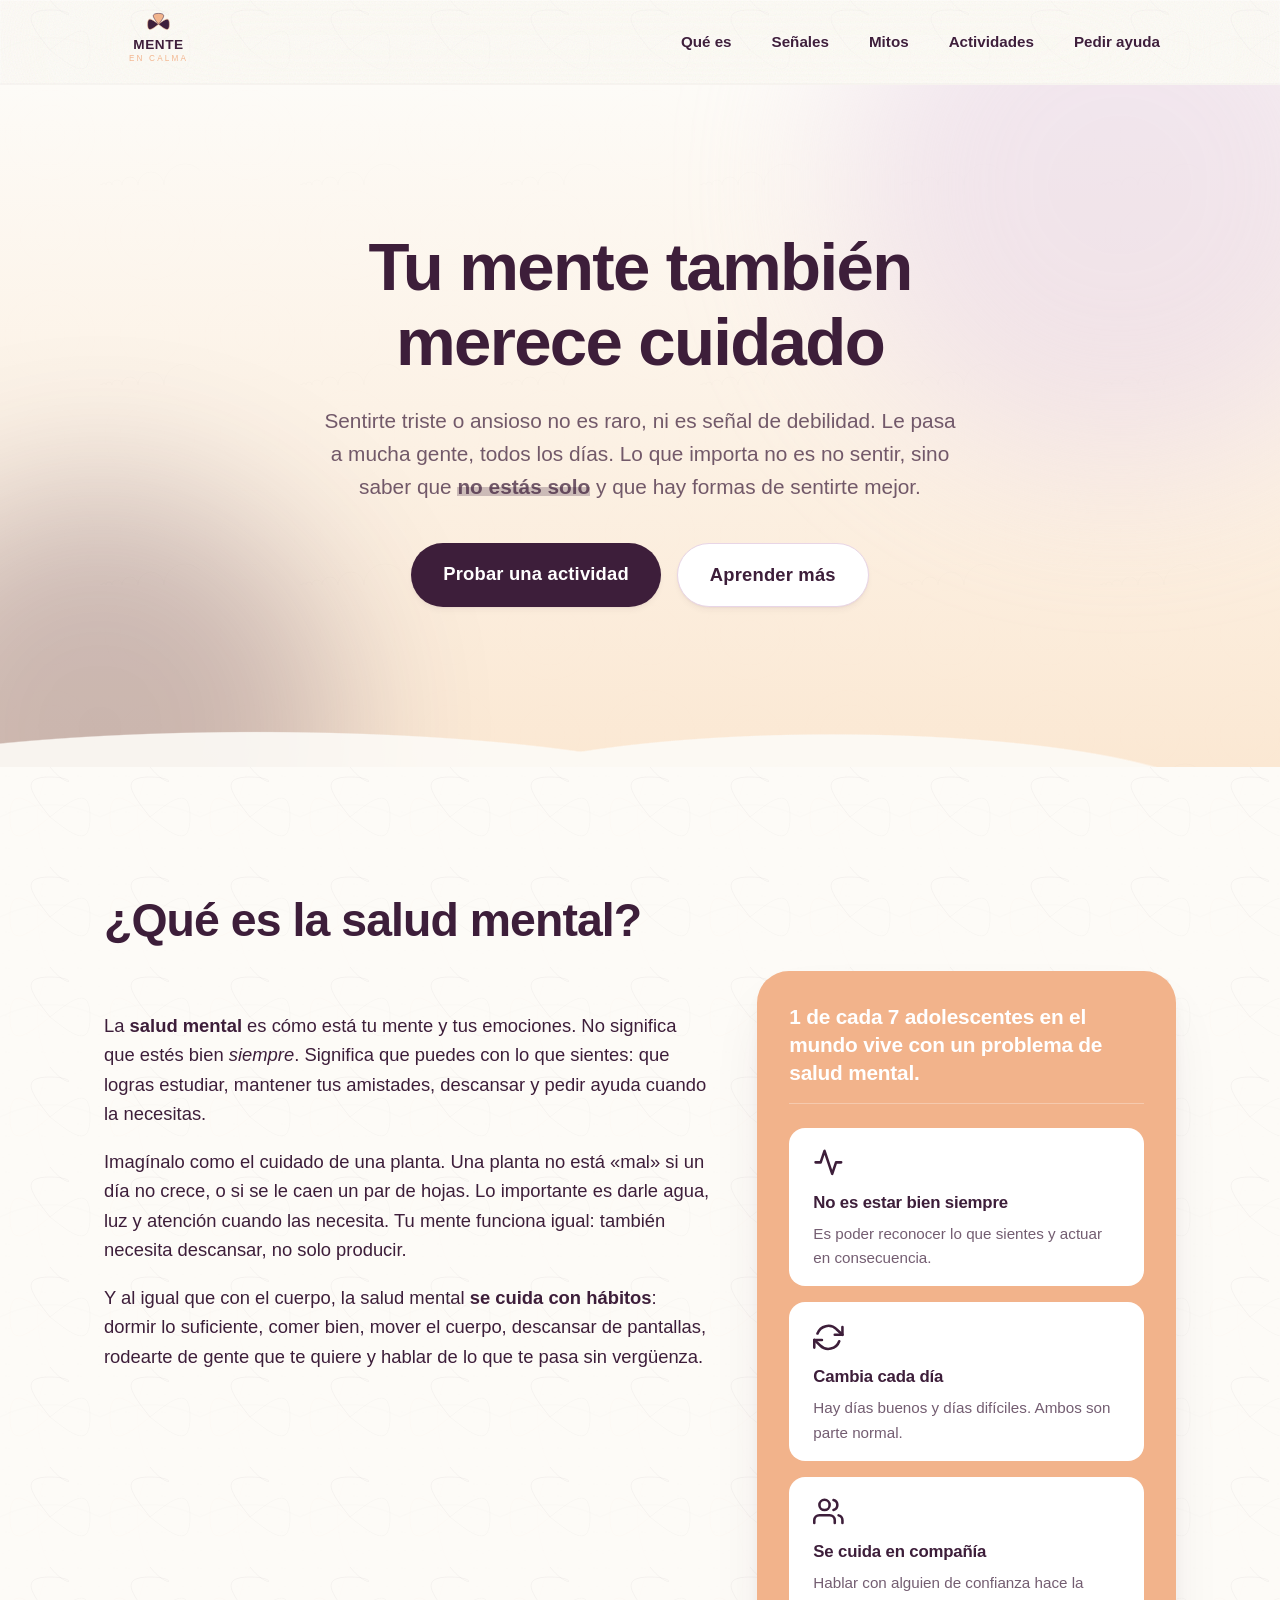
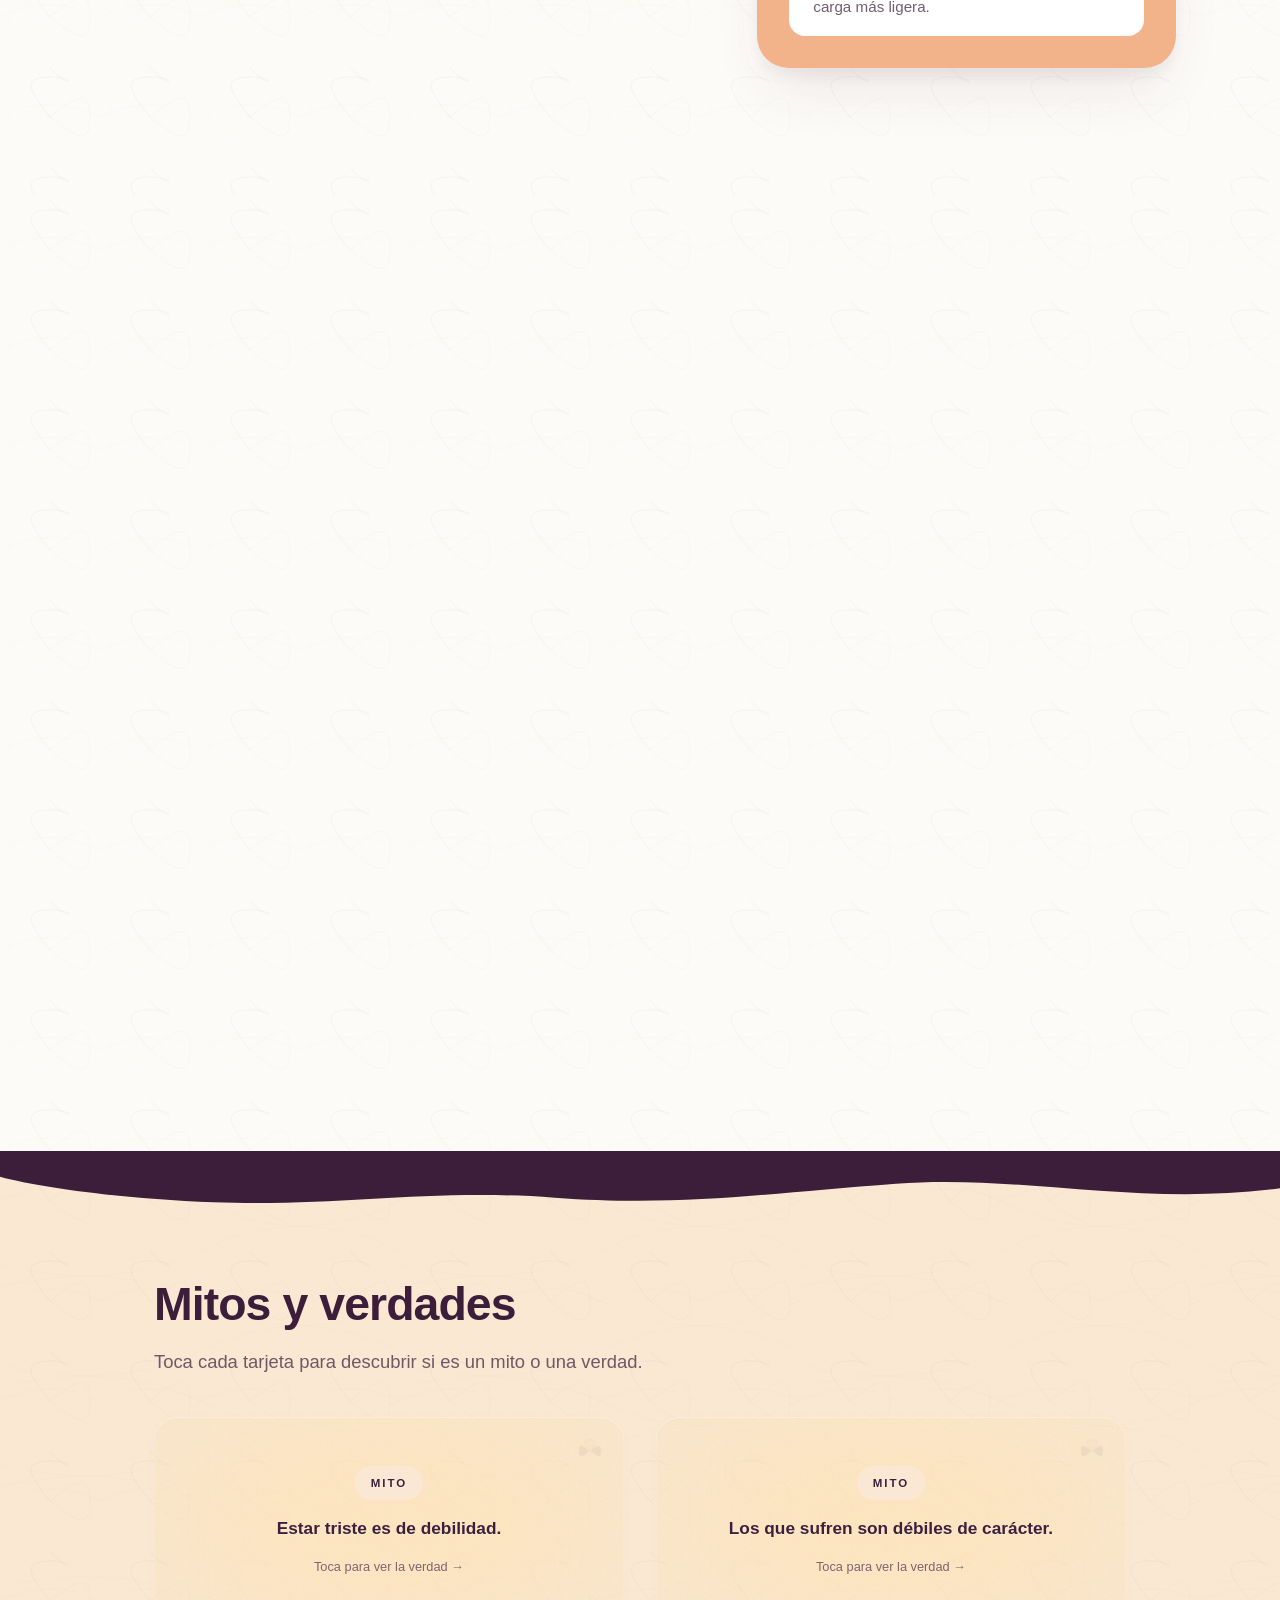
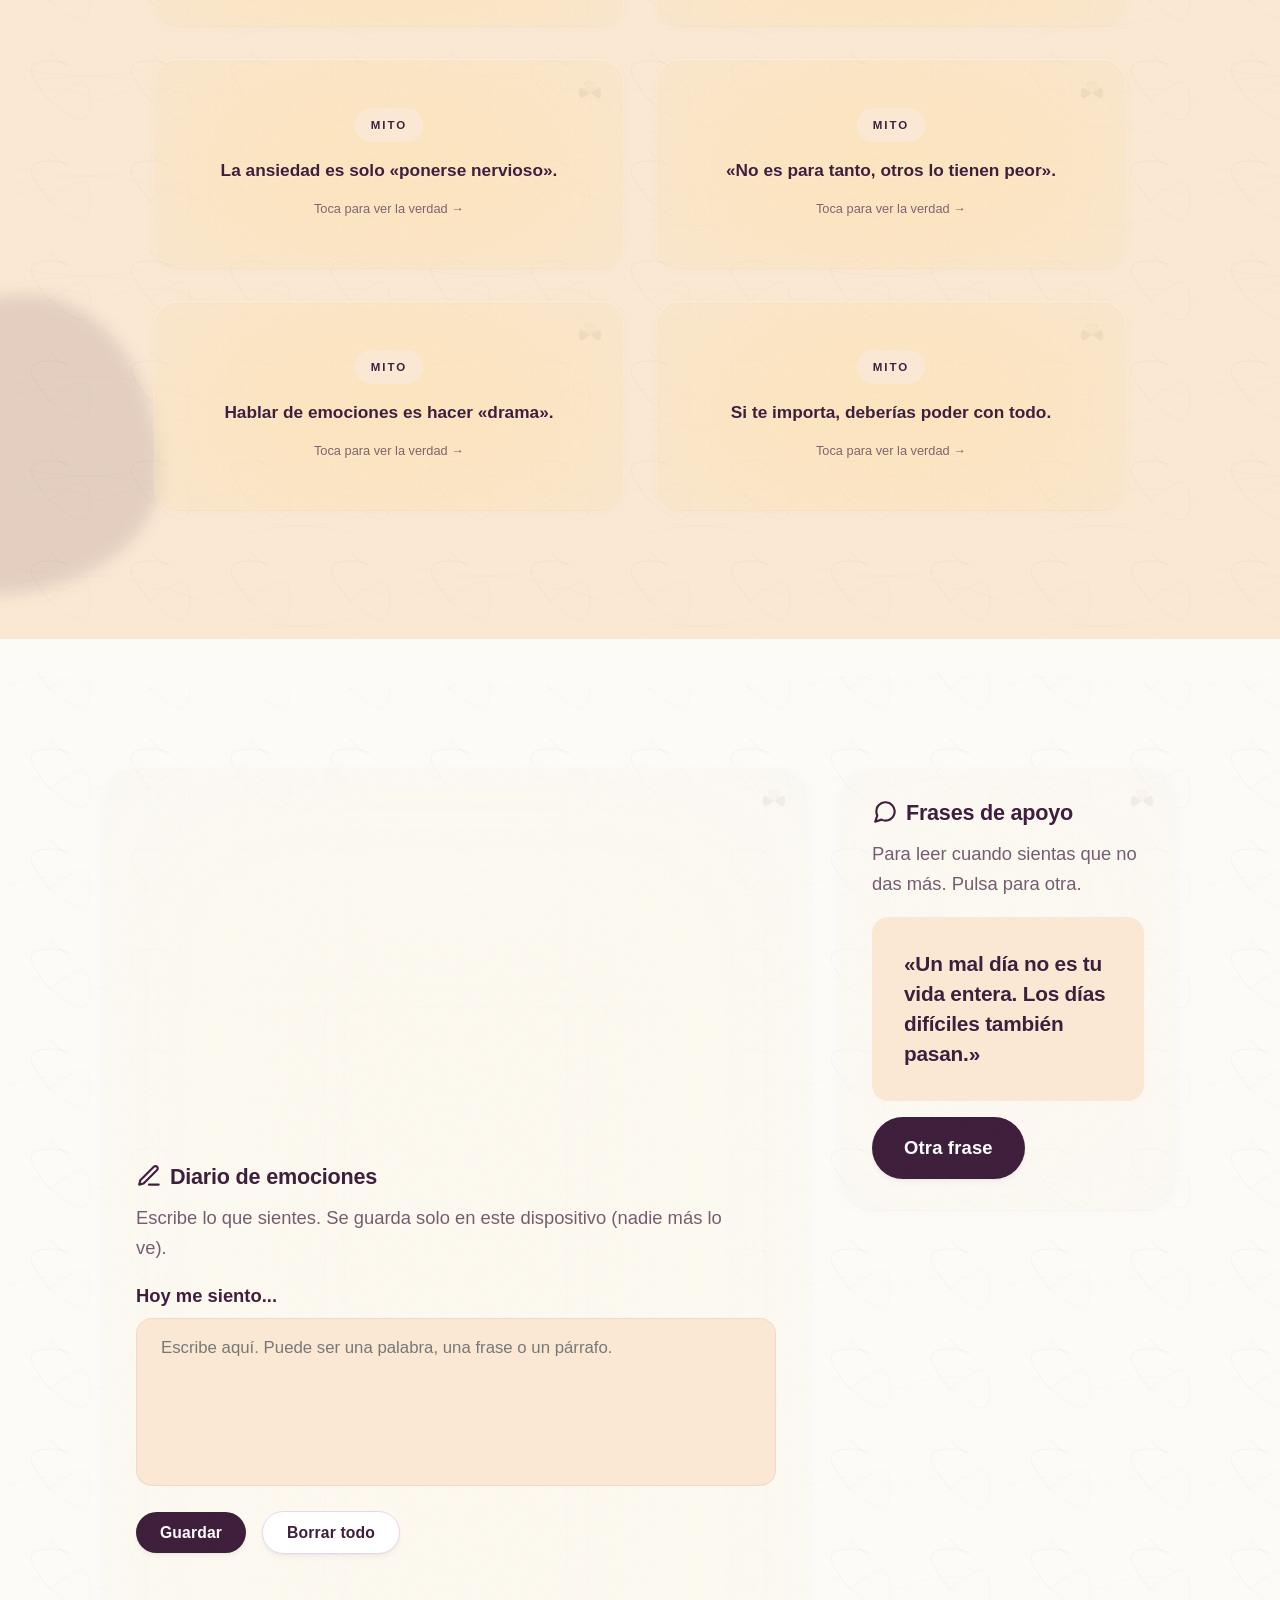
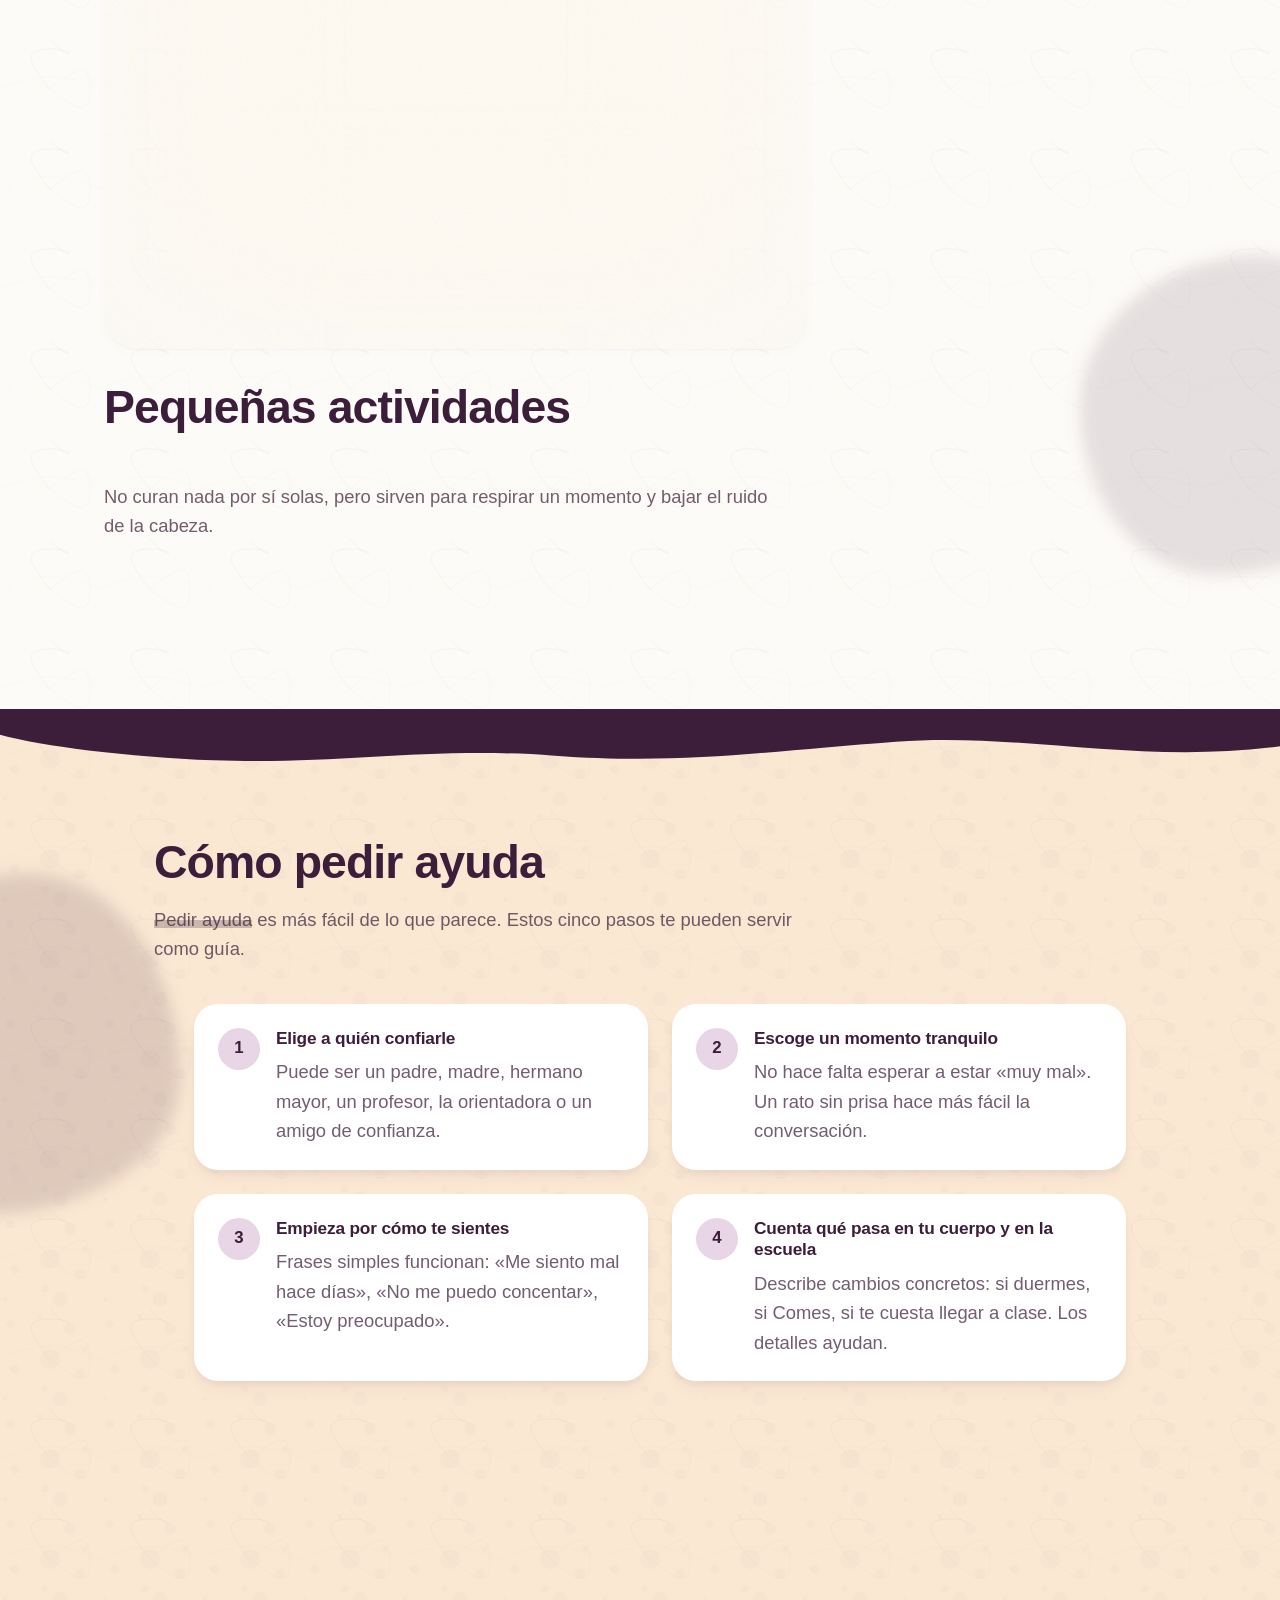
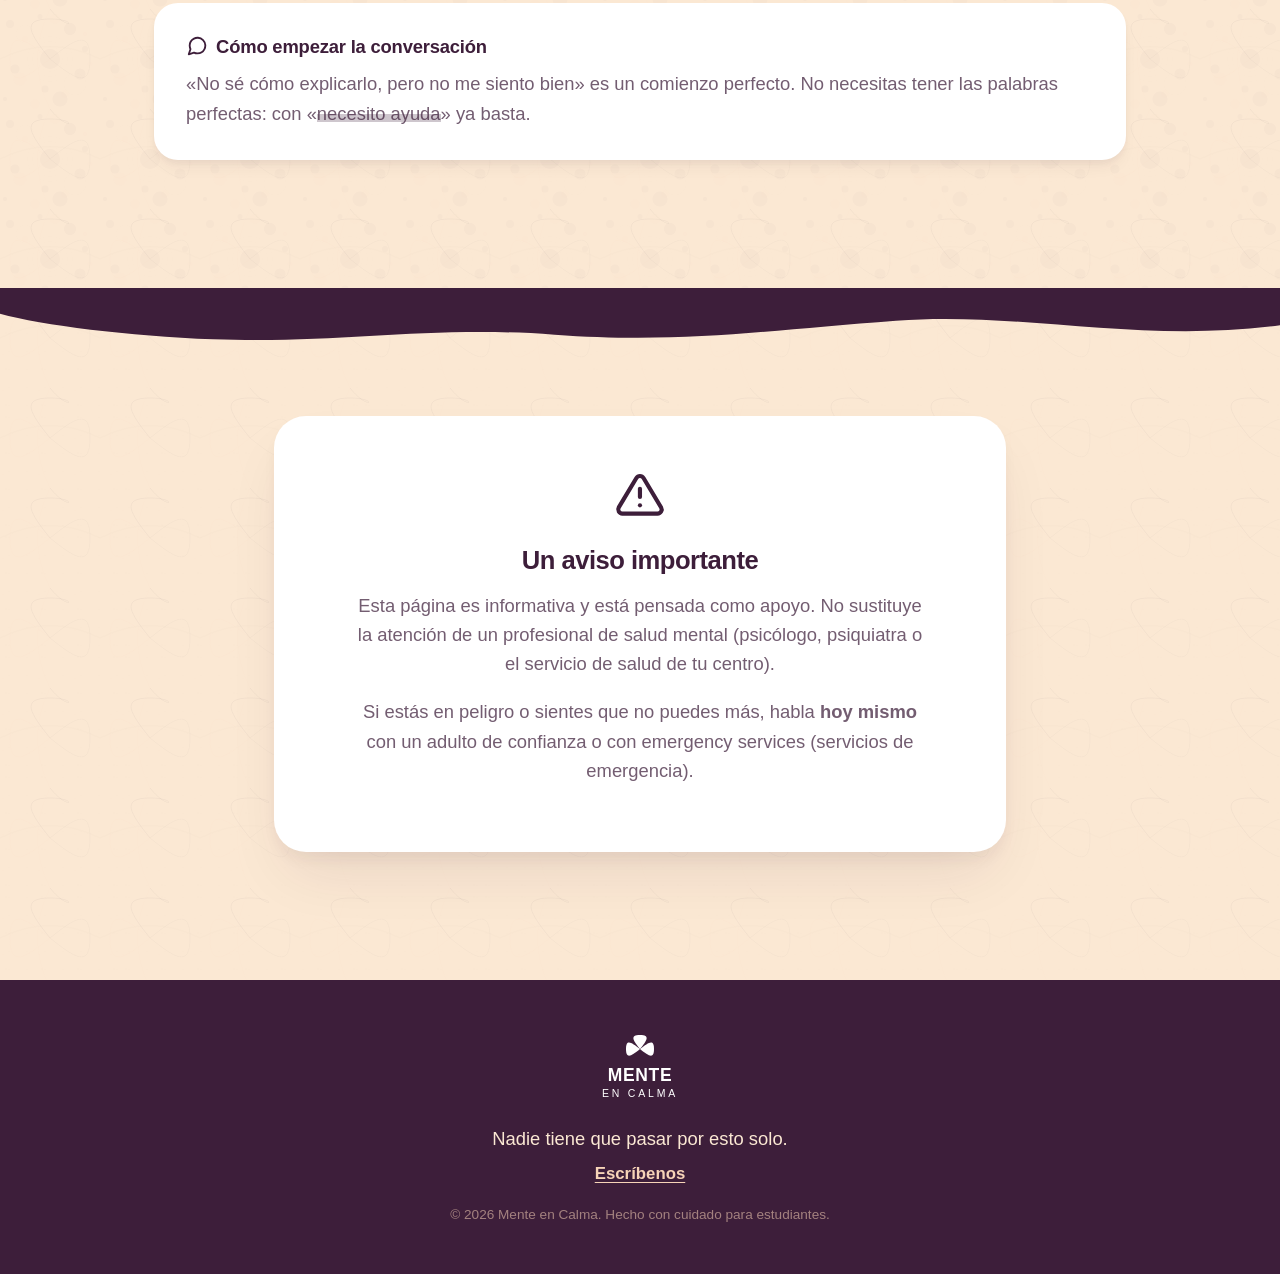
==== index.html @ 8e3a7ae5 "Primer commit de mi web mente en calma" ====
<!DOCTYPE html>
<html lang="es">
<head>
  <meta charset="UTF-8">
  <!-- Permite que la página se vea bien en celulares -->
  <meta name="viewport" content="width=device-width, initial-scale=1.0, viewport-fit=cover">
  <title>Mente en Calma — Salud mental para estudiantes</title>
  <meta name="description" content="Información clara y sin tecnicismos sobre salud mental para estudiantes de secundaria.">
  <meta name="theme-color" content="#3D1E3A">

  <!-- Favicon: isotipo (símbolo de la marca) -->
  <link rel="icon" type="image/svg+xml" href="assets/marca/isotipo.svg">
  <link rel="alternate icon" href="assets/favicon.svg">

  <!--
    PWA + integración nativa en móvil:
    - manifest: permite "instalar" la página como app con el fondo beige.
    - apple-touch-*: el isotipo sirve de icono en iOS.
  -->
  <link rel="manifest" href="manifest.json">
  <link rel="apple-touch-icon" href="assets/marca/isotipo.svg">
  <link rel="apple-touch-startup-image" href="assets/marca/isotipo.svg">
  <meta name="mobile-web-app-capable" content="yes">
  <meta name="apple-mobile-web-app-capable" content="yes">
  <meta name="apple-mobile-web-app-title" content="MenteCalma">
  <meta name="apple-mobile-web-app-status-bar-style" content="default">

  <!-- Preload de logos principales para carga más rápida -->
  <link rel="preload" as="image" type="image/svg+xml" href="assets/marca/imagotipo.svg">
  <link rel="preload" as="image" type="image/svg+xml" href="assets/marca/isologo.svg">

  <!--
    Tipografía: fuentes del sistema (-apple-system / SF Pro / Segoe UI),
    estilo Apple. No se descarga ninguna fuente externa: carga instantánea.
  -->
  <link rel="stylesheet" href="css/estilos.css">

  <!-- Etiquetas Open Graph: cómo se ve el enlace al compartirlo -->
  <meta property="og:title" content="Mente en Calma">
  <meta property="og:description" content="Información clara sobre salud mental para estudiantes de secundaria">
  <meta property="og:type" content="website">
  <!-- Imagen 1200x630: generada aparte al publicar; la ruta ya queda lista -->
  <meta property="og:image" content="assets/og-image.png">
  <meta property="og:image:width" content="1200">
  <meta property="og:image:height" content="630">
  <meta property="og:locale" content="es_NI">

  <!-- Twitter/X -->
  <meta name="twitter:card" content="summary">
</head>
<body>

  <!-- ==================== ENCABEZADO + MENÚ ==================== -->
  <header class="cabecera">
    <div class="cabecera__contenedor">

      <!-- Logo / nombre del sitio -->
      <a href="#inicio" class="marca">
        <img src="assets/marca/imagotipo.svg" alt="Mente en Calma" class="logo-imagen">
      </a>

      <!-- Botón hamburguesa: solo visible en móvil (lo controla el CSS) -->
      <button
        class="boton-menu"
        id="botonMenu"
        aria-label="Abrir menú de navegación"
        aria-expanded="false"
        aria-controls="menuNav">
        <span class="barra"></span>
        <span class="barra"></span>
        <span class="barra"></span>
      </button>

      <!-- Navegación por anclas a cada sección -->
      <nav class="menu" id="menuNav" aria-label="Navegación principal">
        <ul class="menu__lista">
          <li><a href="#que-es">Qué es</a></li>
          <li><a href="#senales">Señales</a></li>
          <li><a href="#mitos">Mitos</a></li>
          <li><a href="#actividades">Actividades</a></li>
          <li><a href="#ayuda">Pedir ayuda</a></li>
        </ul>
      </nav>

    </div>
  </header>

  <main>

    <!-- ==================== 1. HERO ==================== -->
    <section class="hero revelar" id="inicio">
      <div class="hero__contenedor">
        <h1 class="hero__titulo">Tu mente también merece cuidado</h1>
        <p class="hero__subtitulo">
          Sentirte triste o ansioso no es raro, ni es señal de debilidad.
          Le pasa a mucha gente, todos los días. Lo que importa no es no sentir,
          sino saber que <strong class="resaltado">no estás solo</strong> y que hay formas de
          sentirte mejor.
        </p>
        <div class="hero__botones">
          <a href="#actividades" class="boton boton--primario">Probar una actividad</a>
          <a href="#que-es" class="boton boton--secundario">Aprender más</a>
        </div>
      </div>
      <!-- Decoración: ondas suaves que evocan calma -->
      <div class="hero__ondas" aria-hidden="true"></div>
    </section>

    <!-- ==================== 2. QUÉ ES LA SALUD MENTAL ==================== -->
    <section class="seccion revelar" id="que-es">
      <div class="contenedor">
        <h2 class="seccion__titulo">¿Qué es la salud mental?</h2>

        <div class="bloque-texto">
          <p>
            La <strong>salud mental</strong> es cómo está tu mente y tus
            emociones. No significa que estés bien <em>siempre</em>. Significa
            que puedes con lo que sientes: que logras estudiar, mantener tus
            amistades, descansar y pedir ayuda cuando la necesitas.
          </p>
          <p>
            Imagínalo como el cuidado de una planta. Una planta no está
            «mal» si un día no crece, o si se le caen un par de hojas. Lo
            importante es darle agua, luz y atención cuando las necesita. Tu
            mente funciona igual: también necesita descansar, no solo producir.
          </p>
          <p>
            Y al igual que con el cuerpo, la salud mental <strong>se cuida con
            hábitos</strong>: dormir lo suficiente, comer bien, mover el cuerpo,
            descansar de pantallas, rodearte de gente que te quiere y hablar
            de lo que te pasa sin vergüenza.
          </p>
        </div>

        <!-- Tres ideas clave, en tarjetas cortas -->
        <div class="rejilla rejilla--3">
          <article class="tarjeta">
            <span class="tarjeta__emoji" aria-hidden="true">
              <!-- Icono reconocer (Feather "activity") -->
              <svg class="icono-titulo" viewBox="0 0 24 24"><polyline points="22 12 18 12 15 21 9 3 6 12 2 12"/></svg>
            </span>
            <h3>No es estar bien siempre</h3>
            <p>Es poder reconocer lo que sientes y actuar en consecuencia.</p>
          </article>
          <article class="tarjeta">
            <span class="tarjeta__emoji" aria-hidden="true">
              <!-- Icono: cambia cada día (Feather "refresh-cw") -->
              <svg class="icono-titulo" viewBox="0 0 24 24"><polyline points="23 4 23 10 17 10"/><polyline points="1 20 1 14 7 14"/><path d="M3.51 9a9 9 0 0 1 14.85-3.36L23 10M1 14l4.64 4.36A9 9 0 0 0 20.49 15"/></svg>
            </span>
            <h3>Cambia cada día</h3>
            <p>Hay días buenos y días difíciles. Ambos son parte normal.</p>
          </article>
          <article class="tarjeta">
            <span class="tarjeta__emoji" aria-hidden="true">
              <!-- Icono: compañía (Feather "users") -->
              <svg class="icono-titulo" viewBox="0 0 24 24"><path d="M17 21v-2a4 4 0 0 0-4-4H5a4 4 0 0 0-4 4v2"/><circle cx="9" cy="7" r="4"/><path d="M23 21v-2a4 4 0 0 0-3-3.87"/><path d="M16 3.13a4 4 0 0 1 0 7.75"/></svg>
            </span>
            <h3>Se cuida en compañía</h3>
            <p>Hablar con alguien de confianza hace la carga más ligera.</p>
          </article>
        </div>
      </div>
    </section>

    <!-- ==================== 3. SEÑALES DE ALERTA ==================== -->
    <section class="seccion seccion--beige revelar" id="senales">
      <div class="contenedor">
        <h2 class="seccion__titulo">Señales de alerta</h2>
        <p class="seccion__intro">
          No significan que pase algo «grave», pero sí que vale la pena
          prestar atención. Si ves varias y duran más de dos semanas,
          habla con alguien.
        </p>

        <div class="rejilla rejilla--2">
          <article class="tarjeta tarjeta--alerta revelar">
            <span class="tarjeta__icono" aria-hidden="true">
              <!-- Icono: cambios de ánimo (Feather "frown") -->
              <svg xmlns="http://www.w3.org/2000/svg" viewBox="0 0 24 24" fill="none" stroke="currentColor" stroke-width="1.75" stroke-linecap="round" stroke-linejoin="round"><circle cx="12" cy="12" r="10"/><path d="M16 16s-1.5-2-4-2-4 2-4 2"/><line x1="9" y1="9" x2="9.01" y2="9"/><line x1="15" y1="9" x2="15.01" y2="9"/></svg>
            </span>
            <h3>Cambios de ánimo constantes</h3>
            <p>Vas de muy molesto a muy feliz sin una razón clara.</p>
          </article>

          <article class="tarjeta tarjeta--alerta revelar">
            <span class="tarjeta__icono" aria-hidden="true">
              <!-- Icono: sueño alterado (Feather "moon") -->
              <svg xmlns="http://www.w3.org/2000/svg" viewBox="0 0 24 24" fill="none" stroke="currentColor" stroke-width="1.75" stroke-linecap="round" stroke-linejoin="round"><path d="M21 12.79A9 9 0 1 1 11.21 3 7 7 0 0 0 21 12.79z"/></svg>
            </span>
            <h3>Sueño muy alterado</h3>
            <p>Te cuesta dormirte, te despiertas mucho o quieres dormir todo el día.</p>
          </article>

          <article class="tarjeta tarjeta--alerta revelar">
            <span class="tarjeta__icono" aria-hidden="true">
              <!-- Icono: rendimiento a la baja (Feather "trending-down") -->
              <svg xmlns="http://www.w3.org/2000/svg" viewBox="0 0 24 24" fill="none" stroke="currentColor" stroke-width="1.75" stroke-linecap="round" stroke-linejoin="round"><polyline points="23 18 13.5 8.5 8.5 13.5 1 6"/><polyline points="17 18 23 18 23 12"/></svg>
            </span>
            <h3>Se te cae el rendimiento</h3>
            <p>Notas, tareas o asistencia bajan sin que te importe antes.</p>
          </article>

          <article class="tarjeta tarjeta--alerta revelar">
            <span class="tarjeta__icono" aria-hidden="true">
              <!-- Icono: aislamiento (Feather "user-x") -->
              <svg xmlns="http://www.w3.org/2000/svg" viewBox="0 0 24 24" fill="none" stroke="currentColor" stroke-width="1.75" stroke-linecap="round" stroke-linejoin="round"><path d="M16 21v-2a4 4 0 0 0-4-4H5a4 4 0 0 0-4 4v2"/><circle cx="8.5" cy="7" r="4"/><line x1="18" y1="8" x2="23" y2="13"/><line x1="23" y1="8" x2="18" y2="13"/></svg>
            </span>
            <h3>Te aíslas</h3>
            <p>Dejas de salir, ya no quieres ver a tus amigos ni contestar mensajes.</p>
          </article>

          <article class="tarjeta tarjeta--alerta revelar">
            <span class="tarjeta__icono" aria-hidden="true">
              <!-- Icono: cambios en el apetito (Feather "coffee") -->
              <svg xmlns="http://www.w3.org/2000/svg" viewBox="0 0 24 24" fill="none" stroke="currentColor" stroke-width="1.75" stroke-linecap="round" stroke-linejoin="round"><path d="M18 8h1a4 4 0 0 1 0 8h-1"/><path d="M2 8h16v9a4 4 0 0 1-4 4H6a4 4 0 0 1-4-4V8z"/><line x1="6" y1="1" x2="6" y2="4"/><line x1="10" y1="1" x2="10" y2="4"/><line x1="14" y1="1" x2="14" y2="4"/></svg>
            </span>
            <h3>Cambios en el apetito</h3>
            <p>Comes mucho más de lo normal o nada te apetece comer.</p>
          </article>

          <article class="tarjeta tarjeta--alerta revelar">
            <span class="tarjeta__icono" aria-hidden="true">
              <!-- Icono: pensamientos pesados (Feather "help-circle") -->
              <svg xmlns="http://www.w3.org/2000/svg" viewBox="0 0 24 24" fill="none" stroke="currentColor" stroke-width="1.75" stroke-linecap="round" stroke-linejoin="round"><circle cx="12" cy="12" r="10"/><path d="M9.09 9a3 3 0 0 1 5.83 1c0 2-3 3-3 3"/><line x1="12" y1="17" x2="12.01" y2="17"/></svg>
            </span>
            <h3>Pensamientos muy pesados</h3>
            <p>Te preocupan cosas todo el tiempo o te sientes sin salida.</p>
          </article>
        </div>
      </div>
    </section>

    <!-- ==================== 4. MITOS Y VERDADES ==================== -->
    <section class="seccion revelar" id="mitos">
      <div class="contenedor">
        <h2 class="seccion__titulo">Mitos y verdades</h2>
        <p class="seccion__intro">
          Toca cada tarjeta para descubrir si es un mito o una verdad.
        </p>

        <div class="rejilla rejilla--3" id="contenedorMitos">
          <!--
            Cada tarjeta tiene dos caras: la frontal (el mito) y la trasera
            (la realidad). El giro se hace con rotateY en CSS; el clic y la
            tecla Enter/ Espacio los gestiona menu.js.
          -->
          <div class="volteable revelar" tabindex="0" role="button" aria-label="Mito: estar triste es debilidad">
            <div class="volteable__interior">
              <div class="volteable__cara volteable__cara--frente">
                <span class="volteable__etiqueta">MITO</span>
                <p>Estar triste es de debilidad.</p>
                <span class="volteable__pista">Toca para ver la verdad →</span>
              </div>
              <div class="volteable__cara volteable__cara--atras">
                <span class="volteable__etiqueta">VERDAD</span>
                <p>Sentir emociones, incluso la tristeza, es humano. Lo peligroso es esconderlas.</p>
                <span class="volteable__pista">← Toca para volver</span>
              </div>
            </div>
          </div>

          <div class="volteable revelar" tabindex="0" role="button" aria-label="Mito: los que sufren son débiles de carácter">
            <div class="volteable__interior">
              <div class="volteable__cara volteable__cara--frente">
                <span class="volteable__etiqueta">MITO</span>
                <p>Los que sufren son débiles de carácter.</p>
                <span class="volteable__pista">Toca para ver la verdad →</span>
              </div>
              <div class="volteable__cara volteable__cara--atras">
                <span class="volteable__etiqueta">VERDAD</span>
                <p>Pedir ayuda es lo más valiente que puedes hacer. No te vuelve débil, te vuelve consciente.</p>
                <span class="volteable__pista">← Toca para volver</span>
              </div>
            </div>
          </div>

          <div class="volteable revelar" tabindex="0" role="button" aria-label="Mito: la ansiedad es solo imaginação">
            <div class="volteable__interior">
              <div class="volteable__cara volteable__cara--frente">
                <span class="volteable__etiqueta">MITO</span>
                <p>La ansiedad es solo «ponerse nervioso».</p>
                <span class="volteable__pista">Toca para ver la verdad →</span>
              </div>
              <div class="volteable__cara volteable__cara--atras">
                <span class="volteable__etiqueta">VERDAD</span>
                <p>Es una sensación real en el cuerpo. Merece atención, no burla.</p>
                <span class="volteable__pista">← Toca para volver</span>
              </div>
            </div>
          </div>

          <div class="volteable revelar" tabindex="0" role="button" aria-label="Mito: no hay que|Verdura con azúcar">
            <div class="volteable__interior">
              <div class="volteable__cara volteable__cara--frente">
                <span class="volteable__etiqueta">MITO</span>
                <p>«No es para tanto, otros lo tienen peor».</p>
                <span class="volteable__pista">Toca para ver la verdad →</span>
              </div>
              <div class="volteable__cara volteable__cara--atras">
                <span class="volteable__etiqueta">VERDAD</span>
                <p>Que tu malaise no sea el peor no lo hace menos válido. Tu dolor también cuenta.</p>
                <span class="volteable__pista">← Toca para volver</span>
              </div>
            </div>
          </div>

          <div class="volteable revelar" tabindex="0" role="button" aria-label="Mito: hablar de emociones es drama">
            <div class="volteable__interior">
              <div class="volteable__cara volteable__cara--frente">
                <span class="volteable__etiqueta">MITO</span>
                <p>Hablar de emociones es hacer «drama».</p>
                <span class="volteable__pista">Toca para ver la verdad →</span>
              </div>
              <div class="volteable__cara volteable__cara--atras">
                <span class="volteable__etiqueta">VERDAD</span>
                <p>Poner en palabras lo que sientes ayuda a la mente a ordenarse.</p>
                <span class="volteable__pista">← Toca para volver</span>
              </div>
            </div>
          </div>

          <div class="volteable revelar" tabindex="0" role="button" aria-label="Mito: si te importa, deberías poder con todo">
            <div class="volteable__interior">
              <div class="volteable__cara volteable__cara--frente">
                <span class="volteable__etiqueta">MITO</span>
                <p>Si te importa, deberías poder con todo.</p>
                <span class="volteable__pista">Toca para ver la verdad →</span>
              </div>
              <div class="volteable__cara volteable__cara--atras">
                <span class="volteable__etiqueta">VERDAD</span>
                <p>Cuidarte también es una forma de querer a los proyectos y a las personas que te importan.</p>
                <span class="volteable__pista">← Toca para volver</span>
              </div>
            </div>
          </div>
        </div>
      </div>
    </section>

    <!-- ==================== 5. ACTIVIDADES ==================== -->
    <section class="seccion seccion--menta revelar" id="actividades">
      <div class="contenedor">
        <h2 class="seccion__titulo">Pequeñas actividades</h2>
        <p class="seccion__intro">
          No curan nada por sí solas, pero sirven para respirar un momento
          y bajar el ruido de la cabeza.
        </p>

        <!-- --- 5.1 Diario de emociones --- -->
        <article class="actividad revelar">
          <h3 class="actividad__titulo">
            <svg class="icono-titulo" aria-hidden="true" viewBox="0 0 24 24">
              <!-- Icono: escribir (Feather "edit-3") -->
              <path d="M12 20h9"/><path d="M16.5 3.5a2.121 2.121 0 0 1 3 3L7 19l-4 1 1-4L16.5 3.5z"/>
            </svg>Diario de emociones
          </h3>
          <p class="actividad__desc">
            Escribe lo que sientes. Se guarda solo en este dispositivo
            (nadie más lo ve).
          </p>

          <div class="diario">
            <label class="diario__etiqueta" for="areaDiario">Hoy me siento...</label>
            <textarea
              id="areaDiario"
              class="diario__area"
              placeholder="Escribe aquí. Puede ser una palabra, una frase o un párrafo."
              rows="5"></textarea>

            <div class="diario__acciones">
              <button class="boton boton--primario" id="botonGuardar">Guardar</button>
              <button class="boton boton--secundario" id="botonBorrar">Borrar todo</button>
              <span class="diario__estado" id="estadoDiario" role="status"></span>
            </div>
          </div>
        </article>

        <!-- --- 5.3 Frases de apoyo --- -->
        <article class="actividad revelar">
          <h3 class="actividad__titulo">
            <svg class="icono-titulo" aria-hidden="true" viewBox="0 0 24 24">
              <!-- Icono: apoyo con palabras (Feather "message-circle") -->
              <path d="M21 11.5a8.38 8.38 0 0 1-.9 3.8 8.5 8.5 0 0 1-7.6 4.7 8.38 8.38 0 0 1-3.8-.9L3 21l1.9-5.7a8.38 8.38 0 0 1-.9-3.8 8.5 8.5 0 0 1 4.7-7.6 8.38 8.38 0 0 1 3.8-.9h.5a8.48 8.48 0 0 1 8 8v.5z"/>
            </svg>Frases de apoyo
          </h3>
          <p class="actividad__desc">
            Para leer cuando sientas que no das más. Pulsa para otra.
          </p>

          <div class="frases">
            <blockquote class="frases__texto" id="textoFrase">
              Cargando frase...
            </blockquote>
            <button class="boton boton--primario" id="botonFrase">Otra frase</button>
          </div>
        </article>

        <!-- --- 5.4 Quiz --- -->
        <article class="actividad revelar">
          <h3 class="actividad__titulo">
            <svg class="icono-titulo" aria-hidden="true" viewBox="0 0 24 24">
              <!-- Icono: dudas (Feather "help-circle") -->
              <circle cx="12" cy="12" r="10"/><path d="M9.09 9a3 3 0 0 1 5.83 1c0 2-3 3-3 3"/><line x1="12" y1="17" x2="12.01" y2="17"/>
            </svg>¿Cuánto sabes?
          </h3>
          <p class="actividad__desc">
            Cinco preguntas rápidas. No hay calificación, solo para saber
            qué mitos siguen dando vueltas.
          </p>

          <!-- Contenedor del quiz: JavaScript dibuja aquí las preguntas -->
          <div class="quiz" id="quiz">
            <div class="quiz__barra">
              <span id="quizProgreso">Pregunta 1 de 5</span>
            </div>

            <div id="quizCuerpo">
              <!-- El contenido lo inyecta quiz.js -->
            </div>

            <!-- Resultado final, oculto hasta terminar -->
            <div class="quiz__resultado" id="quizResultado" hidden>
              <p class="quiz__puntaje" id="quizPuntaje"></p>
              <p class="quiz__mensaje" id="quizMensaje"></p>
              <button class="boton boton--primario" id="botonReiniciar">Volver a empezar</button>
            </div>
          </div>
        </article>
      </div>
    </section>

    <!-- ==================== 6. CÓMO PEDIR AYUDA ==================== -->
    <section class="seccion seccion--beige revelar" id="ayuda">
      <div class="contenedor">
        <h2 class="seccion__titulo">Cómo pedir ayuda</h2>
        <p class="seccion__intro">
          <span class="resaltado">Pedir ayuda</span> es más fácil de lo que parece. Estos cinco pasos te
          pueden servir como guía.
        </p>

        <ol class="pasos">
          <li class="paso revelar">
            <span class="paso__numero" aria-hidden="true">1</span>
            <div>
              <h3>Elige a quién confiarle</h3>
              <p>Puede ser un padre, madre, hermano mayor, un profesor, la orientadora o un amigo de confianza.</p>
            </div>
          </li>

          <li class="paso revelar">
            <span class="paso__numero" aria-hidden="true">2</span>
            <div>
              <h3>Escoge un momento tranquilo</h3>
              <p>No hace falta esperar a estar «muy mal». Un rato sin prisa hace más fácil la conversación.</p>
            </div>
          </li>

          <li class="paso revelar">
            <span class="paso__numero" aria-hidden="true">3</span>
            <div>
              <h3>Empieza por cómo te sientes</h3>
              <p>Frases simples funcionan: «Me siento mal hace días», «No me puedo concentar», «Estoy preocupado».</p>
            </div>
          </li>

          <li class="paso revelar">
            <span class="paso__numero" aria-hidden="true">4</span>
            <div>
              <h3>Cuenta qué pasa en tu cuerpo y en la escuela</h3>
              <p>Describe cambios concretos: si duermes, si Comes, si te cuesta llegar a clase. Los detalles ayudan.</p>
            </div>
          </li>

          <li class="paso revelar">
            <span class="paso__numero" aria-hidden="true">5</span>
            <div>
              <h3>Pide algo concreto</h3>
              <p>Pedir no es solo contar: puedes decir «¿me ayudas a buscar a quién puedo hablar?» o «¿me acompañas?».</p>
            </div>
          </li>
        </ol>

        <div class="consejo">
          <h3>
            <svg class="icono-titulo" aria-hidden="true" viewBox="0 0 24 24">
              <!-- Icono: conversación (Feather "message-circle") -->
              <path d="M21 11.5a8.38 8.38 0 0 1-.9 3.8 8.5 8.5 0 0 1-7.6 4.7 8.38 8.38 0 0 1-3.8-.9L3 21l1.9-5.7a8.38 8.38 0 0 1-.9-3.8 8.5 8.5 0 0 1 4.7-7.6 8.38 8.38 0 0 1 3.8-.9h.5a8.48 8.48 0 0 1 8 8v.5z"/>
            </svg>Cómo empezar la conversación
          </h3>
          <p>
            «No sé cómo explicarlo, pero no me siento bien» es un comienzo
            perfecto. No necesitas tener las palabras perfectas: con
            «<span class="resaltado">necesito ayuda</span>» ya basta.
          </p>
        </div>
      </div>
    </section>

    <!-- ==================== 7. AVISO FINAL ==================== -->
    <section class="seccion seccion--aviso revelar" id="aviso">
      <div class="contenedor contenedor--corto">
        <div class="aviso">
          <span class="aviso__icono" aria-hidden="true">
            <!-- Icono: aviso (Feather "alert-triangle"; hereda el color del texto) -->
            <svg class="icono-titulo" viewBox="0 0 24 24"><path d="M10.29 3.86L1.82 18a2 2 0 0 0 1.71 3h16.94a2 2 0 0 0 1.71-3L13.71 3.86a2 2 0 0 0-3.42 0z"/><line x1="12" y1="9" x2="12" y2="13"/><line x1="12" y1="17" x2="12.01" y2="17"/></svg>
          </span>
          <h2 class="aviso__titulo">Un aviso importante</h2>
          <p>
            Esta página es informativa y está pensada como apoyo. No
            sustituye la atención de un profesional de salud mental
            (psicólogo, psiquiatra o el servicio de salud de tu centro).
          </p>
          <p>
            Si estás en peligro o sientes que no puedes más, habla
            <strong>hoy mismo</strong> con un adulto de confianza o con
            emergency services (servicios de emergencia).
          </p>
        </div>
      </div>
    </section>

  </main>

  <!-- ==================== 8. FOOTER ==================== -->
  <footer class="pie">
    <div class="contenedor">
      <!-- Nombre del proyecto -->
      <p class="pie__marca">
        <img src="assets/marca/isologo.svg" alt="Mente en Calma" class="logo-imagen">
      </p>

      <!-- Frase corta -->
      <p class="pie__texto">Nadie tiene que pasar por esto solo.</p>

      <!-- Enlace de correo -->
      <p class="pie__contacto">
        <a href="mailto:reynaldoaleman082@gmail.com">Escríbenos</a>
      </p>

      <!-- Copyright -->
      <p class="pie__legal">
        © 2026 Mente en Calma. Hecho con cuidado para estudiantes.
      </p>
    </div>
  </footer>

  <!-- ==================== BOTÓN VOLVER ARRIBA ==================== -->
  <!-- Aparece solo cuando el usuario baja por la página (lo controla scroll.js) -->
  <button id="volverArriba" aria-label="Volver arriba">↑</button>

  <!-- ==================== SCRIPTS ==================== -->
  <!-- Cada archivo maneja una actividad concreta -->
  <script src="js/menu.js"></script>
  <script src="js/diario.js"></script>
  <script src="js/frases.js"></script>
  <script src="js/quiz.js"></script>
  <!-- scroll.js: botón "volver arriba", animaciones de entrada -->
  <script src="js/scroll.js"></script>
  <!-- tabbar.js: barra inferior móvil y carrusel de actividades -->
  <script src="js/tabbar.js"></script>
</body>
</html>
---- css/estilos.css ----
/* =====================================================================
   MENTE EN CALMA — Hoja de estilos única
   Estética de producto Apple (macOS/iOS): tipografía de sistema,
   mucho aire, cristal esmerilado, sombras en capas y bento box.

   Orden:
   1. Variables (paleta, radios, sombras, curva de movimiento)
   2. Base y tipografía
   3. Utilidades (contenedores, rejillas, botones)
   4. Cabecera y menú (cristal esmerilado)
   5. HERO (orbes desenfocados al estilo macOS)
   6. QUE ES (7 + 5 columnas, tarjeta desplazada)
   7. SENALES (full-bleed menta, tarjetas blancas con iconos SVG)
   8. MITOS (beige, 2 columnas, tarjetas volteables)
   9. ACTIVIDADES (bento box 3 columnas)
   10. AYUDA (full-bleed menta, pasos)
   11. AVISO
   12. Componentes: tarjetas, mitos volteables, respiración,
       diario, frases y quiz
   13. Botón "volver arriba"
   14. Animaciones de entrada (.revelar)
   15. Pie
   16. Responsive
   ===================================================================== */

/* ---------------------------------------------------------------------
   1. VARIABLES — paleta, radios, sombras suaves y curva de movimiento
   Paleta basada en el logo: arena (#F2B38B) y ciruela (#3D1E3A)
   --------------------------------------------------------------------- */
:root {
  /* Arena / Warm Sand (color principal del logo) */
  --arena: #F2B38B;
  --arena-claro: #F7D4B8;
  --arena-oscuro: #D4966E;
  --arena-suave: #FBE8D3;

  /* Ciruela / Dark Plum (color secundario del logo) */
  --ciruela: #3D1E3A;
  --ciruela-claro: #5A2D56;
  --ciruela-suave: #E8D5E6;

  /* Fondo general: blanco cálido suave */
  --fondo: #FDFBF7;

  /* Texto */
  --texto: #3D1E3A;
  --texto-suave: rgba(61, 30, 58, 0.72);
  --texto-sobre-oscuro: #FDFBF7;

  /* Superficies y hairlines */
  --superficie: #FFFFFF;
  --borde: rgba(61, 30, 58, 0.07);

  /* Sombras en capas: base ciruela para coherencia */
  --sombra-suave: 0 1px 2px rgba(61, 30, 58, 0.04), 0 4px 6px -1px rgba(61, 30, 58, 0.05);
  --sombra: 0 4px 6px -1px rgba(61, 30, 58, 0.05), 0 10px 15px -3px rgba(61, 30, 58, 0.05);
  --sombra-fuerte: 0 10px 15px -3px rgba(61, 30, 58, 0.06), 0 30px 60px -15px rgba(61, 30, 58, 0.10);
  --sombra-hover: 0 6px 8px -2px rgba(61, 30, 58, 0.05), 0 24px 40px -10px rgba(61, 30, 58, 0.12);

  /* Radios: tarjetas 24-32px, botones píldora */
  --radio: 24px;
  --radio-grande: 32px;

  /* Curva de micro-interacción: imita la física de iOS */
  --curva: cubic-bezier(0.16, 1, 0.3, 1);
  --transicion: all 0.4s var(--curva);

  /* Curva líquida: rebote pequeño al final, como gelatina */
  --rebote: cubic-bezier(0.34, 1.56, 0.64, 1);

  /*
    Textura de ruido fractal (feTurbulence) para el vidrio real:
    ningún cristal es perfectamente liso. Se aplica como overlay al 5%.
  */
  --ruido: url("data:image/svg+xml,%3Csvg xmlns='http://www.w3.org/2000/svg' width='120' height='120'%3E%3Cfilter id='grano'%3E%3CfeTurbulence type='fractalNoise' baseFrequency='0.85' numOctaves='2' stitchTiles='stitch'/%3E%3C/filter%3E%3Crect width='120' height='120' filter='url(%23grano)'/%3E%3C/svg%3E");

  /*
    Patrones de fondo decorativos: espirales, burbujas, ondas, puntos
    Cada sección usa uno diferente para variedad visual sutil
  */
  --patron-espirales: url("../assets/patron-espirales.svg");
  --patron-burbujas: url("../assets/patron-burbujas.svg");
  --patron-ondas: url("../assets/patron-ondas.svg");
  --patron-puntos: url("../assets/patron-puntos.svg");
  --patron-topografico: url("../assets/patron-topografico.svg");

  /*
    Ondas orgánicas entre secciones: el color de la sección ANTERIOR
    "muerde" la siguiente. Cada ola usa arena o ciruela.
  */
  --ola-fondo: url("data:image/svg+xml,%3Csvg xmlns='http://www.w3.org/2000/svg' viewBox='0 0 1440 96' preserveAspectRatio='none'%3E%3Cpath d='M0 0 H1440 V64 C1280 96 1152 40 1008 56 C864 72 768 96 624 80 C480 64 384 96 240 88 C144 82 48 64 0 44 Z' fill='%23FDFBF7'/%3E%3C/svg%3E");
  --ola-arena: url("data:image/svg+xml,%3Csvg xmlns='http://www.w3.org/2000/svg' viewBox='0 0 1440 96' preserveAspectRatio='none'%3E%3Cpath d='M0 0 H1440 V64 C1280 96 1152 40 1008 56 C864 72 768 96 624 80 C480 64 384 96 240 88 C144 82 48 64 0 44 Z' fill='%23F2B38B'/%3E%3C/svg%3E");
  --ola-ciruela: url("data:image/svg+xml,%3Csvg xmlns='http://www.w3.org/2000/svg' viewBox='0 0 1440 96' preserveAspectRatio='none'%3E%3Cpath d='M0 0 H1440 V64 C1280 96 1152 40 1008 56 C864 72 768 96 624 80 C480 64 384 96 240 88 C144 82 48 64 0 44 Z' fill='%233D1E3A'/%3E%3C/svg%3E");

  /* Medidas */
  --ancho-max: 1120px;
  --alto-menu: 84px;
}

/* ---------------------------------------------------------------------
   2. BASE — tipografía de sistema, texto grande y cómodo
   --------------------------------------------------------------------- */
* {
  box-sizing: border-box; /* incluye padding en el ancho */
}

html {
  scroll-behavior: smooth; /* anclas suaves */
  scroll-padding-top: var(--alto-menu); /* el menú fijo no tapa el título */
}

/*
  Al saltar con el menú, el título nunca queda debajo del nav de
  cristal: las secciones reservan 100px (más que la altura del menú).
*/
#inicio, #que-es, #senales, #mitos, #actividades, #ayuda, #aviso {
  scroll-margin-top: 100px;
}

body {
  margin: 0;
  font-family: -apple-system, BlinkMacSystemFont, "SF Pro Display", "SF Pro Text",
               "Segoe UI", Roboto, "Helvetica Neue", Arial, sans-serif;
  font-size: 1.15rem;
  line-height: 1.6;
  font-weight: 400;
  color: var(--texto);
  background-color: var(--fondo);
  /* Patrón base: topográfico sutil */
  background-image: var(--patron-topografico);
  background-size: 400px;
  overflow-x: clip;
  -webkit-font-smoothing: antialiased;
  -webkit-tap-highlight-color: transparent;
  -webkit-text-size-adjust: 100%;
}

h1, h2, h3, h4 {
  margin: 0 0 0.6em;
}

/* Titulares estilo Apple: grandes, semibold/negrita y ligeramente
   apretados, con ligaduras activadas para máxima legibilidad */
h1, h2 {
  font-weight: 700;
  letter-spacing: -0.02em;
  line-height: 1.12;
  font-variant-ligatures: common-ligatures;
  text-rendering: optimizeLegibility;
  /* Reparte las palabras entre las líneas: nunca deja viudas */
  text-wrap: balance;
}

h1 { font-weight: 700; }
h2 { font-weight: 600; }

h3, h4 {
  font-weight: 600;
  letter-spacing: -0.01em;
  line-height: 1.25;
}

p {
  margin: 0 0 1em;
}

a {
  color: var(--ciruela);
  font-weight: 600;
  text-decoration: none;
  transition: color 0.3s var(--curva), opacity 0.3s var(--curva);
}

a:hover { color: var(--ciruela-claro); }

/* Foco visible solo cuando se navega con teclado: elegante, 2px + aire */
:focus-visible {
  outline: 2px solid var(--ciruela);
  outline-offset: 4px;
  border-radius: 8px;
}

::selection {
  background: var(--ciruela-suave);
  color: var(--texto);
}
/* ---------------------------------------------------------------------
   3. UTILIDADES
   --------------------------------------------------------------------- */

/*
   GRANO DEL CRISTAL — overlay de ruido fractal sobre el desenfoque.
   Solo en los elementos de vidrio clave: nav superior, tab bar móvil,
   tarjetas del bento y tarjetas de mitos. Al 5% y con mix-blend-mode
   "overlay" quita el look plástico del blur sin saturar la vista.
*/
.cabecera::after,
.tab-bar::after,
#actividades .actividad::before,
.volteable__cara--frente::before {
  content: "";
  position: absolute;
  inset: 0;
  border-radius: inherit;
  background-image: var(--ruido);
  opacity: 0.08;              /* justo para que el ojo perciba el grano */
  mix-blend-mode: overlay;
  pointer-events: none;       /* nunca interfiere con clics */
  z-index: 0;
}
.contenedor {
  width: 100%;
  max-width: var(--ancho-max);
  margin: 0 auto;
  padding: 0 24px;
}

.contenedor--corto {
  max-width: 780px;
}

/* Mucho aire: 8rem vertical en escritorio */
.seccion {
  padding: 8rem 0;
  position: relative;
}

.seccion__titulo {
  font-size: clamp(2rem, 4.5vw, 2.9rem);
  font-weight: 600;
  letter-spacing: -0.02em;
  margin-bottom: 16px;
}

.seccion__intro {
  max-width: 65ch; /* el ojo nunca pierde la línea al saltar de renglón */
  color: var(--texto-suave);
  margin-bottom: 40px;
}

/* Rejillas genéricas */
.rejilla {
  display: grid;
  gap: 24px;
}

.rejilla--2 { grid-template-columns: repeat(auto-fit, minmax(280px, 1fr)); }
.rejilla--3 { grid-template-columns: repeat(auto-fit, minmax(260px, 1fr)); }

/* Bloque de texto con ancho cómodo de lectura */
.bloque-texto {
  max-width: 65ch;
}

.bloque-texto p { color: var(--texto); }

.bloque-texto strong { font-weight: 600; }

/* Botones: píldora perfecta, física líquida de iOS */
.boton {
  display: inline-block;
  border: none;
  cursor: pointer;
  font: inherit;
  font-weight: 600;
  letter-spacing: 0.01em;   /* lectura perfecta */
  text-transform: none;
  padding: 16px 32px;
  border-radius: 999px;
  text-decoration: none;
  /* Curva elástica: al soltar, el botón rebota como gelatina */
  transition: transform 0.5s var(--rebote), box-shadow 0.5s ease,
              opacity 0.3s ease, background-color 0.3s ease;
}

/* Al pulsar, se hunde al instante y destella luz por dentro */
.boton:active {
  transform: scale(0.97);
  transition-duration: 0.1s;
  box-shadow: var(--sombra-suave), inset 0 0 20px rgba(255, 255, 255, 0.5);
}

.boton--primario {
  background-color: var(--ciruela);
  color: #FFFFFF;
  box-shadow: var(--sombra-suave);
}

.boton--primario:hover {
  background-color: var(--ciruela-claro);
  transform: translateY(-2px) scale(1.03);
  box-shadow: var(--sombra);
}

.boton--secundario {
  background-color: #FFFFFF;
  color: var(--ciruela);
  border: 1px solid var(--ciruela-suave);
  box-shadow: var(--sombra-suave);
}

.boton--secundario:hover {
  background-color: var(--ciruela-suave);
  transform: translateY(-2px) scale(1.03);
  box-shadow: var(--sombra);
}

/* ---------------------------------------------------------------------
   4. CABECERA Y MENÚ — sticky con cristal esmerilado
   --------------------------------------------------------------------- */
.cabecera {
  position: sticky;
  top: 0;
  z-index: 50;
  /* Vidrio real: casi 0% opacidad, solo refracción óptica */
  background: rgba(253, 251, 247, 0.03);
  -webkit-backdrop-filter: blur(100px) saturate(220%);
  backdrop-filter: blur(100px) saturate(220%);
  border-bottom: 1px solid rgba(61, 30, 58, 0.03);
  /* Solo el filo de luz del vidrio */
  box-shadow: inset 0 1px 0 rgba(255, 255, 255, 0.35),
              inset 1px 0 0 rgba(255, 255, 255, 0.15),
              inset -1px 0 0 rgba(255, 255, 255, 0.15),
              inset 0 -1px 0 rgba(61, 30, 58, 0.02);
}


/* Las letras flotan 1px sobre el vidrio: más legibles sin perder nitidez */
.marca,
.menu__lista a {
  text-shadow: 0 1px 2px rgba(255, 255, 255, 0.8);
}

.cabecera__contenedor {
  max-width: var(--ancho-max);
  margin: 0 auto;
  padding: 8px 24px;
  display: flex;
  align-items: center;
  justify-content: space-between;
  gap: 16px;
  min-height: var(--alto-menu);
}

.marca {
  display: flex;
  align-items: center;
  gap: 8px;
  text-decoration: none;
  color: var(--texto);
  font-weight: 700;
  letter-spacing: -0.01em;
  font-size: 1.12rem;
}

.marca:hover { opacity: 1; color: var(--texto); }

.marca__hoja { font-size: 1.4rem; }

/* El logo pasa a ser imagen (assets/marca/): altura fija y ancho
   automático, sin deformarse nunca dentro del cristal del nav */
.logo-imagen {
  height: 68px;
  width: auto;
  display: block;
}

/* En el pie (fondo oscuro) va la versión blanca del logo:
   display block + auto margin lo centra sobre el footer */
.pie__marca .logo-imagen {
  margin: 0 auto;
  height: 88px; /* más grande en el footer para mejor legibilidad */
}

/* Botón hamburguesa: oculto en escritorio */
.boton-menu {
  display: none;
  flex-direction: column;
  justify-content: center;
  gap: 8px;
  width: 46px;
  height: 42px;
  padding: 8px;
  background-color: rgba(61, 30, 58, 0.12);
  border: 1px solid var(--borde);
  border-radius: 14px;
  cursor: pointer;
  transition: var(--transicion);
}

.boton-menu:active { transform: scale(0.94); }

/* Cada barra del icono hamburguesa */
.boton-menu .barra {
  display: block;
  height: 2px;
  width: 100%;
  background-color: var(--texto);
  border-radius: 2px;
  transition: transform 0.4s var(--curva), opacity 0.3s ease;
}

/* Estado abierto: las barras se convierten en una X */
.boton-menu.activo .barra:nth-child(1) { transform: translateY(10px) rotate(45deg); }
.boton-menu.activo .barra:nth-child(2) { opacity: 0; }
.boton-menu.activo .barra:nth-child(3) { transform: translateY(-10px) rotate(-45deg); }

.menu__lista {
  display: flex;
  gap: 8px;
  list-style: none;
  margin: 0;
  padding: 0;
}

.menu__lista a {
  display: block;
  padding: 8px 16px;
  border-radius: 999px;
  color: var(--texto);
  text-decoration: none;
  font-weight: 600;
  font-size: 0.95rem;
  transition: var(--transicion);
}

.menu__lista a:hover {
  background-color: rgba(61, 30, 58, 0.08);
  opacity: 1;
}

/* ---------------------------------------------------------------------
   5. HERO — orbes desenfocados de color, estilo fondo de macOS
   --------------------------------------------------------------------- */
.hero {
  position: relative;
  /* Contexto de apilado propio: así los orbes con z-index negativo
     quedan detrás del texto pero por encima del fondo */
  z-index: 0;
  overflow: hidden;
  padding: 9rem 0 10rem;
  background: linear-gradient(180deg, var(--fondo) 0%, var(--arena-suave) 100%);
}

/*
  Dos orbes grandes y desenfocados (blur 80px): dan profundidad sin
  ruido visual. El ::before es ciruela suave, el ::after ciruela.
*/
.hero::before,
.hero::after {
  content: "";
  position: absolute;
  border-radius: 50%;
  filter: blur(80px);
  z-index: -1;
  pointer-events: none;
}

/* Orbe ciruela suave: arriba a la derecha */
.hero::before {
  width: 560px;
  height: 560px;
  top: -180px;
  right: -120px;
  background-color: var(--ciruela-suave);
  opacity: 0.55;
}

/* Orbe ciruela: abajo a la izquierda */
.hero::after {
  width: 480px;
  height: 480px;
  bottom: -200px;
  left: -140px;
  background-color: var(--ciruela);
  opacity: 0.25;
}

.hero__contenedor {
  position: relative; /* por encima de los orbes */
  z-index: 2;
  max-width: 800px;
  margin: 0 auto;
  padding: 0 24px;
  text-align: center;
}

.hero__titulo {
  font-size: clamp(2.4rem, 6.5vw, 4.2rem);
  font-weight: 700;
  letter-spacing: -0.025em;
  margin-bottom: 24px;
}

.hero__subtitulo {
  font-size: clamp(1.1rem, 2.4vw, 1.3rem);
  color: var(--texto-suave);
  max-width: 56ch;
  margin: 0 auto 40px;
}

.hero__botones {
  display: flex;
  flex-wrap: wrap;
  gap: 16px;
  justify-content: center;
}

/* Ondas decorativas: transición suave hacia la siguiente sección */
.hero__ondas {
  position: absolute;
  inset: auto 0 -40px 0;
  height: 120px;
  z-index: 1;
  background:
    radial-gradient(60% 100% at 20% 100%, var(--fondo) 62%, transparent 63%),
    radial-gradient(50% 100% at 65% 100%, var(--fondo) 60%, transparent 61%);
  opacity: 0.9;
  pointer-events: none;
}

/*
  Nota sobre los fondos: cada sección se colorea con su selector #id
  (#que-es, #senales, #mitos...). Así los fondos ganan a cualquier
  clase modificadora que siga presente en el HTML.
*/

/* ---------------------------------------------------------------------
   6. QUE ES — 7 columnas de texto + 5 de panel destacado, desplazado
   --------------------------------------------------------------------- */
#que-es {
  background-color: var(--fondo);
}

/* Rejilla de 12 columnas para repartir 7 + 5 y romper la línea recta */
#que-es .contenedor {
  display: grid;
  grid-template-columns: repeat(12, 1fr);
  gap: 3rem;
  align-items: start;
}

/* El título ocupa todo el ancho */
#que-es .seccion__titulo { grid-column: 1 / -1; }

/* Columna izquierda: el texto, 7 de las 12 columnas */
#que-es .bloque-texto { grid-column: span 7; margin: 0; }

/* Columna derecha: panel destacado, 5 columnas, subido para romper
   la línea horizontal */
#que-es .rejilla--3 {
  grid-column: span 5;
  margin-top: -2.5rem;
  display: flex;
  flex-direction: column;
  gap: 16px;
  background-color: var(--arena);
  border-radius: var(--radio-grande);
  padding: 32px;
  box-shadow: var(--sombra-fuerte);
}

/*
  El dato destacado se inyecta como texto del ::before para no
  depender de cambios en el HTML.
*/
#que-es .rejilla--3::before {
  content: "1 de cada 7 adolescentes en el mundo vive con un problema de salud mental.";
  display: block;
  color: #fff;
  font-size: 1.3rem;
  font-weight: 600;
  letter-spacing: -0.01em;
  line-height: 1.35;
  margin-bottom: 8px;
  padding-bottom: 16px;
  border-bottom: 1px solid rgba(255, 255, 255, 0.3);
}

/* Las tres tarjetas internas, en blanco, sobre el panel menta */
#que-es .rejilla--3 .tarjeta {
  background-color: var(--superficie);
  border: none;
  box-shadow: none;
  padding: 16px 24px;
  border-radius: 16px;
}

#que-es .rejilla--3 .tarjeta__emoji { font-size: 1.6rem; margin-bottom: 8px; }
#que-es .rejilla--3 .tarjeta h3 { font-size: 1.05rem; margin-bottom: 8px; }
#que-es .rejilla--3 .tarjeta p { font-size: 0.95rem; }

/* ---------------------------------------------------------------------
   7. SENALES — fondo arena suave, tarjetas blancas con iconos SVG
   --------------------------------------------------------------------- */
#senales {
  background-color: var(--arena-suave);
}

#senales .contenedor {
  max-width: 1020px;
  text-align: center;
}

#senales .seccion__intro {
  margin-left: auto;
  margin-right: auto;
}

/* Rejilla de 3 columnas en escritorio */
#senales .rejilla--2 {
  grid-template-columns: repeat(3, 1fr);
  gap: 24px;
  text-align: left;
}

/* Tarjetas: blanco con degradado de luz superior + bisel de cristal */
#senales .tarjeta {
  background: linear-gradient(180deg, #FFFFFF 0%, #F9FBF9 100%);
  border: none;
  border-radius: var(--radio);
  padding: 32px 24px;
  box-shadow: inset 0 1px 0 rgba(255, 255, 255, 0.8), var(--sombra);
  transition: var(--transicion);
}

#senales .tarjeta:hover {
  transform: translateY(-4px) scale(1.01);
  box-shadow: inset 0 1px 0 rgba(255, 255, 255, 0.8), var(--sombra-hover);
}

/*
  Icono SVG monocromático dentro de un contenedor ciruela suave de
  esquinas redondeadas (estilo iOS).
*/
.tarjeta__icono {
  display: flex;
  align-items: center;
  justify-content: center;
  width: 52px;
  height: 52px;
  margin-bottom: 16px;
  border-radius: 15px;
  background-color: var(--ciruela-suave);
  color: var(--ciruela);
}

.tarjeta__icono svg {
  width: 26px;
  height: 26px;
}

/* ---------------------------------------------------------------------
   8. MITOS — arena suave, 2 columnas, tarjetas volteables
   --------------------------------------------------------------------- */
#mitos {
  background-color: var(--arena-suave);
}

#mitos .contenedor { max-width: 1020px; }

/* Solo 2 columnas en escritorio, con bastante separación */
#mitos .rejilla--3 {
  grid-template-columns: repeat(2, minmax(0, 1fr));
  gap: 2rem;
  margin-top: 24px;
}

/* Altura mayor para que el texto respire */
#mitos .volteable,
#mitos .volteable__interior {
  min-height: 210px;
}

/*
  Efecto de "presión" líquida: la tarjeta cede bajo el cursor
  (escala ligeramente menor + inclinación) y el rebote elástico la
  devuelve. Gana especificidad a .revelar.visible y respeta el giro 3D.
*/
#contenedorMitos .volteable:hover,
#contenedorMitos .volteable:focus-visible {
  transform: scale(0.98) rotateX(2deg);
  transition: transform 0.5s var(--rebote);
}

/* ---------------------------------------------------------------------
   9. ACTIVIDADES — bento box estilo Apple sobre fondo casi blanco
   --------------------------------------------------------------------- */
#actividades {
  background-color: var(--fondo);
}

/*
  El carrusel es inyectado por tabbar.js. En escritorio no debe existir
  para el layout: display: contents hace que sus hijas (las 4 tarjetas)
  sigan siendo los hijos de la rejilla del bento box, tal cual antes.
  Solo en ≤520px (sección 16) se convierte en un carrusel con scroll.
*/
.bento-carrusel {
  display: contents;
}

/* Rejilla bento: 3 columnas, la respiración es la pieza grande */
#actividades .contenedor {
  display: grid;
  grid-template-columns: repeat(3, 1fr);
  grid-gap: 2rem;
  align-items: stretch;
}

/* Título e intro a ancho completo */
#actividades .seccion__titulo,
#actividades .seccion__intro { grid-column: 1 / -1; }

/* Cada actividad es una tarjeta de vidrio real:
   97% transparente, solo refracción y filo de luz */
.actividad {
  position: relative;
  background: rgba(255, 255, 255, 0.025);
  -webkit-backdrop-filter: blur(100px) saturate(220%);
  backdrop-filter: blur(100px) saturate(220%);
  border: none;
  border-radius: var(--radio-grande);
  padding: 32px;
  /* Solo el filo especular del vidrio */
  box-shadow: inset 0 1px 0 rgba(255, 255, 255, 0.3),
              inset 1px 0 0 rgba(255, 255, 255, 0.12),
              inset -1px 0 0 rgba(255, 255, 255, 0.12),
              inset 0 -1px 0 rgba(61, 30, 58, 0.02),
              0 2px 16px rgba(61, 30, 58, 0.015);
  /* Texto legible: el vidrio apenas opaca */
  text-shadow: 0 1px 1px rgba(255, 255, 255, 0.25);
  transition: transform 0.5s var(--rebote), box-shadow 0.5s ease;
}

/* Las letras de los botones no necesitan el halo del vidrio */
.boton { text-shadow: none; }

#actividades .actividad:hover {
  transform: translateY(-4px) scale(1.01);
  box-shadow: inset 0 1px 0 rgba(255, 255, 255, 0.35),
              inset 1px 0 0 rgba(255, 255, 255, 0.15),
              inset -1px 0 0 rgba(255, 255, 255, 0.15),
              inset 0 -1px 0 rgba(61, 30, 58, 0.025),
              0 8px 32px rgba(61, 30, 58, 0.025);
}

/*
  Colocación del bento. nth-of-type cuenta solo los <article>: el h2 y
  el p no cuentan. 1=respiración, 2=diario, 3=frases, 4=quiz.
  (En móvil todo esto se anula en la sección 16. RESPONSIVE.)
*/
#actividades .actividad:nth-of-type(1) {
  grid-column: 1 / 3;   /* respiración: 2 columnas y 2 filas */
  grid-row: 1 / 3;
  display: flex;
  flex-direction: column;
  justify-content: center;
}

#actividades .actividad:nth-of-type(2) {
  grid-column: 3;       /* diario: 1 columna */
  grid-row: 1;
  display: flex;
  flex-direction: column;
}

#actividades .actividad:nth-of-type(3) {
  grid-column: 3;       /* frases: 1 columna, debajo del diario */
  grid-row: 2;
  display: flex;
  flex-direction: column;
}

#actividades .actividad:nth-of-type(4) {
  grid-column: 1 / 4;   /* quiz: ancho completo, cierra el bento */
  grid-row: 3;
}

/* ---------------------------------------------------------------------
   10. AYUDA — fondo arena suave, pasos en tarjetas blancas
   --------------------------------------------------------------------- */
#ayuda {
  background-color: var(--arena-suave);
}

#ayuda .contenedor { max-width: 1020px; }

/* Los 5 pasos en rejilla de 2 columnas (2 + 2 + 1) */
#ayuda .pasos {
  display: grid;
  grid-template-columns: repeat(2, minmax(0, 1fr));
  gap: 1.5rem;
}

.paso {
  display: flex;
  gap: 16px;
  align-items: flex-start;
  background-color: var(--superficie);
  border: none;
  border-radius: var(--radio);
  padding: 24px;
  margin-bottom: 0; /* el espacio lo da el gap de la rejilla */
  box-shadow: var(--sombra);
  transition: var(--transicion);
}

.paso:hover {
  transform: translateY(-4px) scale(1.01);
  box-shadow: var(--sombra-hover);
}

.paso__numero {
  flex: 0 0 auto;
  width: 42px;
  height: 42px;
  border-radius: 50%;
  display: flex;
  align-items: center;
  justify-content: center;
  background-color: var(--ciruela-suave);
  color: var(--ciruela);
  font-weight: 700;
  font-size: 1.05rem;
}

.paso h3 { font-size: 1.08rem; margin-bottom: 8px; }
.paso p { margin-bottom: 0; color: var(--texto-suave); }

/* Consejo final, alineado con el ancho de la rejilla */
.consejo {
  margin-top: 2rem;
  padding: 32px;
  background-color: var(--superficie);
  border-radius: var(--radio);
  border: none;
  box-shadow: var(--sombra);
  transition: var(--transicion);
}

.consejo h3 { font-size: 1.15rem; }
.consejo p { margin-bottom: 0; color: var(--texto-suave); }

/* ---------------------------------------------------------------------
   11. AVISO — bloque destacado en blanco
   --------------------------------------------------------------------- */
#aviso {
  background-color: var(--arena-suave);
}

.aviso {
  background-color: var(--superficie);
  border: none;
  border-radius: var(--radio-grande);
  padding: 48px;
  text-align: center;
  box-shadow: var(--sombra-fuerte);
}

.aviso__icono { font-size: 2.6rem; display: block; margin-bottom: 16px; }

.aviso__titulo { font-size: 1.6rem; font-weight: 600; }

.aviso p {
  color: var(--texto-suave);
  max-width: 56ch;
  margin-left: auto;
  margin-right: auto;
}

/* ---------------------------------------------------------------------
   12. TARJETAS, MITOS VOLTEABLES Y ACTIVIDADES
   --------------------------------------------------------------------- */

/* Tarjeta genérica: blanco puro sobre fondo beige, sin bordes duros */
.tarjeta {
  background-color: var(--superficie);
  border: none;
  border-radius: var(--radio);
  padding: 24px;
  box-shadow: var(--sombra);
}

.tarjeta__emoji {
  display: block;
  font-size: 2rem;
  margin-bottom: 8px;
}

/*
  Iconos Feather en títulos y tarjetas: se escalan con la fuente
  del título (1.1em) y heredan su color (stroke: currentColor),
  así se ven nítidos sin importar el tamaño ni dónde se usen.
*/
.icono-titulo {
  width: 1.2em;
  height: 1.2em;
  display: inline-block;
  vertical-align: text-bottom;
  margin-right: 8px;
  stroke: currentColor;
  stroke-width: 2;
  fill: none;
  stroke-linecap: round;
  stroke-linejoin: round;
}

/* Cuando el icono va solo en su contenedor (sin texto a la derecha),
   el margen de separación sobra: lo neutralizamos */
.tarjeta__emoji .icono-titulo,
.aviso__icono .icono-titulo {
  margin-right: 0;
}

.tarjeta h3 { font-size: 1.15rem; }
.tarjeta p { margin-bottom: 0; color: var(--texto-suave); }

/* Contenedor del giro 3D */
.volteable {
  perspective: 1200px;
  cursor: pointer;
}

.volteable__interior {
  position: relative;
  width: 100%;
  height: 100%;
  min-height: 210px;
  /* Transición propia del giro: no usar "all" aquí para no interferir */
  transition: transform 0.7s var(--curva);
  transform-style: preserve-3d;
}

/* Al girar 180° se ve la cara trasera */
.volteable.girado .volteable__interior { transform: rotateY(180deg); }

/* Las dos caras comparten el mismo espacio */
.volteable__cara {
  position: absolute;
  inset: 0;
  display: flex;
  flex-direction: column;
  justify-content: center;
  gap: 16px;
  padding: 32px;
  border-radius: var(--radio);
  backface-visibility: hidden;
  -webkit-backface-visibility: hidden;
  text-align: center;
}

.volteable__cara--frente {
  /* Vidrio real: 97% transparente */
  background: rgba(255, 255, 255, 0.025);
  -webkit-backdrop-filter: blur(100px) saturate(220%);
  backdrop-filter: blur(100px) saturate(220%);
  border: none;
  box-shadow: inset 0 1px 0 rgba(255, 255, 255, 0.3),
              inset 1px 0 0 rgba(255, 255, 255, 0.12),
              inset -1px 0 0 rgba(255, 255, 255, 0.12),
              inset 0 -1px 0 rgba(61, 30, 58, 0.02),
              0 2px 16px rgba(61, 30, 58, 0.015);
  text-shadow: 0 1px 1px rgba(255, 255, 255, 0.25);
}

.volteable__cara--atras {
  transform: rotateY(180deg);
  background-color: var(--arena);
  color: #FFFFFF;
  box-shadow: var(--sombra);
}

/* Giro terminado: la tarjeta está "más cerca" del usuario, así que la
   sombra se hace más oscura y aparece por debajo, como una sombra real */
.volteable.girado .volteable__cara--atras {
  box-shadow: 0 16px 32px -8px rgba(31, 58, 51, 0.28),
              0 40px 64px -16px rgba(31, 58, 51, 0.20);
}

.volteable__cara--atras p { color: #fff; }

.volteable__etiqueta {
  align-self: center;
  font-size: 0.72rem;
  font-weight: 700;
  letter-spacing: 2px;
  padding: 8px 16px;
  border-radius: 999px;
  background-color: var(--arena-suave);
  color: var(--texto);
}

.volteable__cara--atras .volteable__etiqueta {
  background-color: #fff;
  color: var(--arena-oscuro);
}

.volteable__cara p {
  margin: 0;
  font-size: 1.08rem;
  font-weight: 600;
  line-height: 1.45;
}

.volteable__pista {
  font-size: 0.8rem;
  opacity: 0.65;
}

/* --- Estilos compartidos de actividades --- */
.actividad__titulo { font-size: 1.35rem; }

.actividad__desc {
  color: var(--texto-suave);
  max-width: 60ch;
}

/* --- Diario --- */
.diario__etiqueta {
  display: block;
  font-weight: 600;
  margin-bottom: 8px;
}

.diario__area {
  width: 100%;
  font: inherit;
  font-size: 1.05rem;
  color: var(--texto);
  padding: 16px 24px;
  border: 1px solid var(--borde);
  border-radius: 16px;
  background-color: var(--arena-suave);
  /* El layout nunca las rompe: Apple prefiere cajas de altura constante */
  resize: none;
  min-height: 130px;
  transition: border-color 0.3s var(--curva), box-shadow 0.3s var(--curva),
              background-color 0.3s var(--curva);
}

.diario__area:focus {
  border-color: var(--ciruela);
  background-color: var(--superficie);
  outline: none;
  box-shadow: 0 0 0 4px rgba(61, 30, 58, 0.16);
}

.diario__acciones {
  display: flex;
  flex-wrap: wrap;
  align-items: center;
  gap: 16px;
  margin-top: 16px;
}

.diario__acciones .boton { padding: 8px 24px; font-size: 0.98rem; }

.diario__estado {
  font-size: 0.92rem;
  font-weight: 600;
  color: var(--ciruela);
}

/* --- Frases --- */
.frases__texto {
  margin: 0 0 16px;
  padding: 32px;
  background-color: var(--arena-suave);
  border: none;
  border-radius: 16px;
  font-size: clamp(1.1rem, 2.4vw, 1.3rem);
  font-weight: 600;
  line-height: 1.45;
  letter-spacing: -0.01em;
  min-height: 96px;
  display: flex;
  align-items: center;
}

/* --- Quiz --- */
.quiz__barra {
  font-size: 0.9rem;
  font-weight: 600;
  color: var(--texto-suave);
  margin-bottom: 16px;
}

.quiz__pregunta {
  font-size: 1.2rem;
  font-weight: 600;
  letter-spacing: -0.01em;
  margin-bottom: 16px;
}

.quiz__opciones {
  display: grid;
  gap: 16px;
}

/* Cada opción es un botón ancho */
.quiz__opcion {
  text-align: left;
  font: inherit;
  font-size: 1.02rem;
  color: var(--texto);
  background-color: var(--arena-suave);
  border: 1px solid var(--borde);
  border-radius: 16px;
  padding: 16px 24px;
  cursor: pointer;
  transition: all 0.4s var(--curva);
}

.quiz__opcion:hover:not(:disabled) {
  border-color: var(--ciruela);
  background-color: var(--ciruela-suave);
  transform: translateX(4px);
}

.quiz__opcion:disabled { cursor: default; }

/* Ciruela cuando es la respuesta correcta */
.quiz__opcion.correcta {
  background-color: var(--ciruela-suave);
  border-color: var(--ciruela);
  color: var(--ciruela);
  font-weight: 600;
}

/* Rojo suave cuando se eligió mal */
.quiz__opcion.incorrecta {
  background-color: #FBE9E7;
  border-color: #E3A29A;
  color: #8C2F26;
  font-weight: 600;
}

.quiz__feedback {
  margin: 16px 0 0;
  padding: 16px 24px;
  border-radius: 16px;
  background-color: var(--ciruela-suave);
  font-size: 0.98rem;
}

.quiz__feedback.ok { background-color: var(--ciruela-suave); border-color: var(--ciruela); }
.quiz__feedback.mal { background-color: #FBE9E7; }

.quiz__resultado {
  text-align: center;
  padding: 8px 0;
}

.quiz__puntaje {
  font-size: 2.2rem;
  font-weight: 700;
  letter-spacing: -0.02em;
  color: var(--ciruela);
  margin-bottom: 8px;
}

.quiz__mensaje { color: var(--texto-suave); }

/* ---------------------------------------------------------------------
   13. BOTÓN VOLVER ARRIBA
   Fijo en la esquina inferior derecha. Oculto por defecto; scroll.js
   le añade .visible cuando el usuario baja más de 400px.
   --------------------------------------------------------------------- */
#volverArriba {
  position: fixed;
  right: 24px;
  bottom: 24px;
  width: 50px;
  height: 50px;
  display: flex;
  align-items: center;
  justify-content: center;
  font: inherit;
  font-size: 1.4rem;
  font-weight: 600;
  line-height: 1;
  color: #FFFFFF;
  background-color: var(--ciruela);
  border: none;
  border-radius: 50%;
  cursor: pointer;
  box-shadow: var(--sombra);
  /* Oculto por defecto: se desliza hacia fuera y se vuelve transparente */
  opacity: 0;
  visibility: hidden;
  transform: translateY(14px);
  transition: opacity 0.4s var(--curva), transform 0.4s var(--curva),
              visibility 0.4s var(--curva), background-color 0.3s ease;
  z-index: 60; /* por encima del contenido y del menú */
}

#volverArriba.visible {
  opacity: 1;
  visibility: visible;
  transform: translateY(0);
}

#volverArriba:hover {
  background-color: var(--ciruela-claro);
  transform: translateY(-3px) scale(1.05);
}

#volverArriba:active { transform: scale(0.95); }

/* ---------------------------------------------------------------------
   13b. BARRA DE NAVEGACIÓN INFERIOR MÓVIL (la inyecta tabbar.js)
   En escritorio no existe (display: none). En ≤520px es una tab bar
   fija con cristal esmerilado, como en iOS/Android.
   --------------------------------------------------------------------- */
.tab-bar {
  display: none;
}

/* ---------------------------------------------------------------------
   14. ANIMACIONES DE ENTRADA
   Los elementos con .revelar empiezan invisibles y bajados 20px;
   al entrar en pantalla scroll.js les añade .visible.
   --------------------------------------------------------------------- */
.revelar {
  opacity: 0;
  transform: translateY(24px);
  transition: opacity 0.7s var(--curva), transform 0.7s var(--curva);
}

.revelar.visible {
  opacity: 1;
  transform: translateY(0);
}

/*
  Si el sistema pide menos movimiento, el contenido aparece ya en su
  sitio: sin opacidad, sin desplazamiento y sin transición.
*/
@media (prefers-reduced-motion: reduce) {
  .revelar,
  .revelar.visible {
    opacity: 1;
    transform: none;
    transition: none;
  }

  /* Sin elevaciones al pasar el cursor */
  .tarjeta:hover,
  .actividad:hover,
  .paso:hover,
  #contenedorMitos .volteable:hover,
  #contenedorMitos .volteable:focus-visible,
  .boton:hover,
  #volverArriba:hover {
    transform: none;
  }
}

/* ---------------------------------------------------------------------
   15. PIE
   --------------------------------------------------------------------- */
.pie {
  background-color: var(--ciruela);
  color: var(--arena-claro);
  padding: 48px 0;
  text-align: center;
}

.pie__marca { font-weight: 700; font-size: 1.12rem; margin-bottom: 8px; letter-spacing: -0.01em; }
.pie__texto { color: var(--arena-suave); max-width: 56ch; margin: 0 auto 8px; }

/* Enlace de correo: arena claro, que sí contrasta sobre el fondo ciruela */
.pie__contacto {
  margin: 0 0 16px;
  font-size: 1.05rem;
}

.pie__contacto a {
  color: var(--arena-claro);
  text-decoration: underline;
  text-underline-offset: 3px;
}

.pie__contacto a:hover { color: var(--arena); opacity: 1; }
.pie__legal { color: rgba(247, 212, 184, 0.55); font-size: 0.85rem; margin: 0; }

/* ---------------------------------------------------------------------
   16. RESPONSIVE
   --------------------------------------------------------------------- */

/* Tablets y celulares: el aire baja a 4rem y todo se apila */
@media (max-width: 960px) {

  /* El botón hamburguesa aparece y el menú se despliega */
  .boton-menu { display: flex; }

  .menu {
    /* Oculto por defecto en móvil */
    display: none;
    position: absolute;
    top: var(--alto-menu);
    left: 0;
    right: 0;
    /* Vidrio real */
    background: rgba(253, 251, 247, 0.04);
    -webkit-backdrop-filter: blur(100px) saturate(220%);
    backdrop-filter: blur(100px) saturate(220%);
    border-bottom: 1px solid rgba(61, 30, 58, 0.02);
    box-shadow: var(--sombra);
    padding: 16px 24px;
  }

  .menu.abierto { display: block; }

  .menu__lista {
    flex-direction: column;
    gap: 8px;
  }

  .menu__lista a { padding: 16px; }

  /* Paddings verticales bajan a 4rem */
  .seccion { padding: 4rem 0; }

  /* "Qué es": el dato destacado pasa debajo del texto, sin desplazamiento */
  #que-es .contenedor { grid-template-columns: 1fr; gap: 2rem; }
  #que-es .bloque-texto { grid-column: 1; }
  #que-es .rejilla--3 { grid-column: 1; margin-top: 0; }

  /* Señales: 2 columnas en tablet */
  #senales .rejilla--2 { grid-template-columns: repeat(2, 1fr); }

  /* Bento en tablet: 2 columnas (respiración+diario / frases+quiz).
     Lo coloca la rejilla por orden natural, sin posicionamiento a mano */
  #actividades .contenedor {
    grid-template-columns: repeat(2, 1fr);
    gap: 2rem;
  }

  #actividades .actividad:nth-of-type(1),
  #actividades .actividad:nth-of-type(2),
  #actividades .actividad:nth-of-type(3),
  #actividades .actividad:nth-of-type(4) {
    grid-column: auto;
    grid-row: auto;
    display: block;
  }

  /* Pasos: 1 columna en tablet */
  #ayuda .pasos { grid-template-columns: 1fr; }
}

@media (max-width: 520px) {

  /* Espacio para la cápsula inferior, incluida la zona de gestos del iPhone */
  body {
    font-size: 1.05rem;
    padding-bottom: calc(112px + env(safe-area-inset-bottom));
  }

  /* Navegación nativa: abajo. Adiós menú hamburguesa superior */
  .boton-menu,
  .menu { display: none; }

  /* Orbes más pequeños para no saturar pantallas chicas */
  .hero::before { width: 340px; height: 340px; top: -140px; right: -120px; }
  .hero::after { width: 300px; height: 300px; bottom: -140px; left: -120px; }

  /* El titular cabe en 2-3 líneas y no deja viudas (text-wrap: balance) */
  .hero { padding: 5.5rem 0 6rem; }
  .hero__titulo { font-size: 2.2rem; }

  .actividad,
  .tarjeta,
  .aviso,
  .paso { padding: 24px; border-radius: var(--radio); }

  .aviso { padding: 32px 24px; border-radius: var(--radio); }

  .actividad { padding: 24px; }

  /* En pantalla táctil el hover se "pega": material estable, sin salto */
  #actividades .actividad:hover {
    transform: none;
    box-shadow: inset 0 1px 0 rgba(255, 255, 255, 0.3),
                inset 1px 0 0 rgba(255, 255, 255, 0.12),
                inset -1px 0 0 rgba(255, 255, 255, 0.12),
                inset 0 -1px 0 rgba(61, 30, 58, 0.02),
                0 2px 16px rgba(61, 30, 58, 0.015);
  }

  .hero__botones .boton { width: 100%; text-align: center; }

  /* Señales y mitos: una sola columna */
  #senales .contenedor,
  #mitos .contenedor { text-align: left; }

  #senales .rejilla--2,
  #mitos .rejilla--3 { grid-template-columns: 1fr; }

  /* Separación más corta al apilar (sigue siendo múltiplo de 8) */
  #mitos .rejilla--3 { gap: 1.5rem; }

  /* Mitos: más altura para que la cara trasera respire, y caras con
     un poco menos de padding para ganar sitio de verdad */
  #mitos .volteable,
  #mitos .volteable__interior { min-height: 224px; }
  .volteable__cara { padding: 24px; }

  /* Logo en footer: un poco más pequeño en móvil muy estrecho */
  .pie__marca .logo-imagen { height: 68px; }

  /* --- Bento → CARRUSEL IMANTADO (estilo App Store / Wallet) --- */
  #actividades .contenedor { display: block; }

  .bento-carrusel {
    display: flex;
    overflow-x: auto;
    overscroll-behavior-x: contain;
    scroll-snap-type: x mandatory;
    gap: 24px;
    margin: 0 -24px;            /* las tarjetas sangran hasta el borde */
    padding: 8px 24px 24px;     /* 24px laterales: el texto no toca el borde */
    -ms-overflow-style: none;   /* IE/Edge heredado */
    scrollbar-width: none;      /* Firefox */
  }

  .bento-carrusel::-webkit-scrollbar {
    display: none;              /* navegadores WebKit: rueda limpio */
  }

  .bento-carrusel .actividad {
    flex: 0 0 auto;
    width: 85vw;
    max-width: 85vw;
    scroll-snap-align: center;  /* cada tarjeta se imanta al centro */
  }

  /* El número del paso se mantiene en línea con el texto */
  .paso { padding: 16px; gap: 16px; }

  /* Botón volver arriba: flotando sobre la cápsula inferior */
  #volverArriba {
    width: 44px;
    height: 44px;
    font-size: 1.2rem;
    right: 16px;
    bottom: calc(96px + env(safe-area-inset-bottom));
  }

  /* --- Cápsula inferior: vidrio real, como el dock de iOS --- */
  .tab-bar {
    display: grid;
    grid-template-columns: repeat(4, 1fr);
    position: fixed;
    left: 0;
    right: 0;
    bottom: 0;
    margin: 0 16px calc(16px + env(safe-area-inset-bottom)) 16px;
    border-radius: 32px;
    z-index: 70;
    background: rgba(253, 251, 247, 0.04);
    -webkit-backdrop-filter: blur(100px) saturate(220%);
    backdrop-filter: blur(100px) saturate(220%);
    box-shadow: inset 0 1px 0 rgba(255, 255, 255, 0.3),
                inset 1px 0 0 rgba(255, 255, 255, 0.12),
                inset -1px 0 0 rgba(255, 255, 255, 0.12),
                inset 0 -1px 0 rgba(61, 30, 58, 0.02),
                0 4px 24px rgba(61, 30, 58, 0.02);
    padding: 8px;
  }

  /* Las etiquetas de la tab bar flotan sobre el vidrio */
  .tab-bar__item {
    text-shadow: 0 1px 2px rgba(255, 255, 255, 0.8);
  }

  .tab-bar__item {
    display: flex;
    flex-direction: column;
    align-items: center;
    gap: 8px;
    padding: 8px 0;
    border-radius: 16px;
    color: var(--texto-suave);
    font-size: 0.72rem;
    font-weight: 600;
    text-decoration: none;
    transition: color 0.3s var(--curva), transform 0.3s var(--curva);
  }

  .tab-bar__item svg { width: 24px; height: 24px; }

  .tab-bar__item:active { transform: scale(0.94); }

  .tab-bar__item.activo { color: var(--ciruela); }
}

/* ---------------------------------------------------------------------
   17. IDENTIDAD VISUAL — "calma, respiración y crecimiento"
   Mapa topográfico de marca, ondas orgánicas entre secciones,
   resaltado de calma, elementos ambientales (la página respira) y
   la firma de la hoja en las tarjetas de vidrio. Capas puramente
   visuales: no toca estructura, ID ni lógica JS.
   --------------------------------------------------------------------- */

/* --- 18.1 Patrones decorativos por sección ---
         Cada sección tiene su textura única: espirales, burbujas, ondas, puntos --- */
.hero {
  background-image: var(--patron-espirales),
                    linear-gradient(180deg, var(--fondo) 0%, var(--arena-suave) 100%);
  background-size: 400px, 100% 100%;
}

/* Qué es: puntos geométricos sutiles */
#que-es {
  background-image: var(--patron-puntos), var(--patron-topografico);
  background-size: 120px, 400px;
}

/* Señales: burbujas orgánicas */
#senales {
  background-image: var(--patron-burbujas), var(--patron-topografico);
  background-size: 200px, 400px;
}

/* Mitos: ondas orgánicas fluidas */
#mitos {
  background-image: var(--patron-ondas), var(--patron-topografico);
  background-size: 400px, 400px;
}

/* Actividades: espirales (diferente al hero) */
#actividades {
  background-image: var(--patron-espirales), var(--patron-topografico);
  background-size: 200px, 400px;
}

/* Ayuda: burbujas */
#ayuda {
  background-image: var(--patron-burbujas), var(--patron-topografico);
  background-size: 200px, 400px;
}

/* Aviso: puntos geométricos */
#aviso {
  background-image: var(--patron-puntos), var(--patron-topografico);
  background-size: 120px, 400px;
}

/*
  --- 18.2 Ondas orgánicas: la sección "de arriba" muerde la siguiente ---

  El color anterior (fondo, menta o beige según el tramo) entra en la
  parte superior de cada sección con un trazado ondulado: de fondo→
  señales, menta→mitos, beige→actividades, fondo→ayuda, menta→aviso.
  El z-index 0 deja la ola bajo el contenido (.contenedor va con z-index: 1).
*/
#senales, #mitos, #actividades, #ayuda, #aviso {
  /* + clip: jamás deja que los ornamentos generen scroll horizontal */
  overflow: clip;
}

#senales::before,
#mitos::before,
#actividades::before,
#ayuda::before,
#aviso::before {
  content: "";
  position: absolute;
  top: 0;
  left: 0;
  right: 0;
  height: 56px;
  background-repeat: no-repeat;
  background-size: 100% 100%;
  pointer-events: none;
  z-index: 0;
}

/* Cada tramo usa el color de la sección que la precede */
#senales::before     { background-image: var(--ola-ciruela); }
#mitos::before       { background-image: var(--ola-ciruela); }
#actividades::before { background-image: var(--ola-fondo); }
#ayuda::before       { background-image: var(--ola-ciruela); }
#aviso::before       { background-image: var(--ola-ciruela); }

/* --- 18.3 Resaltado de calma: marcador fosforescente detrás de la
        palabra. Es inline y clona su banda por fragmento, así que los
        saltos de línea en móvil no cortan la firma --- */
.resaltado {
  background: linear-gradient(120deg, rgba(61, 30, 58, 0.25) 0%, rgba(61, 30, 58, 0.25) 100%);
  background-repeat: no-repeat;
  background-size: 100% 40%;
  background-position: 0 88%;
  display: inline;
  -webkit-box-decoration-break: clone;
  box-decoration-break: clone;
}

/* --- 18.4 Elementos ambientales: 4 "respiraciones" de la página.
        Formas orgánicas difuminadas que suben, bajan y se mecen en
        ciclos largos (20-29s), siempre detrás del texto (el contenido
        vive en .contenedor con z-index: 1) y sobre el fondo. A través
        del cristal del bento se les ve borrosas: doble capa de calma. */
#senales::after,
#mitos::after,
#actividades::after,
#ayuda::after {
  content: "";
  position: absolute;
  /* Gota orgánica, no círculo perfecto */
  border-radius: 56% 44% 58% 42% / 48% 60% 40% 52%;
  filter: blur(8px);
  pointer-events: none;
  z-index: 0;
}

/* El contenido jamás queda bajo los ornamentos */
#senales .contenedor,
#mitos .contenedor,
#actividades .contenedor,
#ayuda .contenedor {
  position: relative;
  z-index: 1;
}

/* Respiración 1 — señales: ciruela a la deriva, derecha */
#senales::after {
  top: 6%;
  right: -140px;
  width: 340px;
  height: 340px;
  background: rgba(61, 30, 58, 0.18);
  animation: floteCalmaA 20s ease-in-out infinite;
}

/* Respiración 2 — mitos: ciruela tenue sobre arena suave, izquierda */
#mitos::after {
  bottom: 4%;
  left: -140px;
  width: 300px;
  height: 300px;
  background: rgba(61, 30, 58, 0.12);
  animation: floteCalmaB 26s ease-in-out infinite;
}

/* Respiración 3 — actividades: desfasada con delay negativo */
#actividades::after {
  bottom: 8%;
  right: -120px;
  width: 320px;
  height: 320px;
  background: rgba(61, 30, 58, 0.12);
  animation: floteCalmaA 23s ease-in-out infinite;
  animation-delay: -8s;
}

/* Respiración 4 — ayuda: ciruela flotando sobre arena suave */
#ayuda::after {
  top: 14%;
  left: -160px;
  width: 340px;
  height: 340px;
  background: rgba(61, 30, 58, 0.15);
  animation: floteCalmaB 29s ease-in-out infinite;
  animation-delay: -14s;
}

/* Ciclo completo de 20s+ (0% = 100%: el bucle no salta nunca) */
@keyframes floteCalmaA {
  0%, 100% { transform: translate(0, 0) rotate(0deg); }
  50%      { transform: translate(40px, -56px) rotate(6deg); }
}

@keyframes floteCalmaB {
  0%, 100% { transform: translate(0, 0) rotate(0deg); }
  50%      { transform: translate(-44px, 48px) rotate(-6deg); }
}

/* --- 18.5 Firma de la marca: la hoja del favicon en la esquina
        superior derecha de las tarjetas de vidrio, al 5%.
        Va en ::after porque ::before ya porta el grano del cristal --- */
#actividades .actividad::after,
.volteable__cara--frente::after {
  content: "";
  position: absolute;
  top: 20px;
  right: 20px;
  width: 28px;
  height: 28px;
  background: url("../assets/favicon.svg") no-repeat center / contain;
  opacity: 0.05;
  pointer-events: none;
}

/* --- 18.6 Respeta el sistema: móvil compacta y menos movimiento --- */
@media (max-width: 520px) {
  /* Olas más bajas y gotas más pequeñas en pantallas chicas */
  #senales::before,
  #mitos::before,
  #actividades::before,
  #ayuda::before,
  #aviso::before {
    height: 32px;
  }

  #senales::after,
  #mitos::after,
  #actividades::after,
  #ayuda::after {
    width: 220px;
    height: 220px;
  }
}

/* La página deja de respirar para quien pide menos movimiento */
@media (prefers-reduced-motion: reduce) {
  #senales::after,
  #mitos::after,
  #actividades::after,
  #ayuda::after {
    animation: none;
  }
}

/* ---------------------------------------------------------------------
   18. FALLBACK — dispositivos sin backdrop-filter
   El vidrio sin blur se ve lavado: en esos navegadores usamos un borde
   sólido semi-opaco con el mismo tono del cristal. Contraste garantizado.
   --------------------------------------------------------------------- */
@supports not ((backdrop-filter: blur(1px)) or (-webkit-backdrop-filter: blur(1px))) {
  .cabecera { background: rgba(253, 251, 247, 0.97); }
  .tab-bar { background: rgba(253, 251, 247, 0.97); }
  #actividades .actividad { background: #FFFFFF; }
  .volteable__cara--frente { background-color: #FFFFFF; }
}

/* ---------------------------------------------------------------------
   19. PULIDO FINAL DE PRODUCTO
   Scrollbar estilo macOS, check elástico del diario y recompensa
   del quiz. Capas externas a la estructura: nada de lo que ya existe
   cambia de comportamiento.
   --------------------------------------------------------------------- */

/* --- 19.1 Barra de scroll: pastilla ciruela fina, como macOS --- */
::-webkit-scrollbar { width: 8px; height: 8px; }
::-webkit-scrollbar-track { background: transparent; }
::-webkit-scrollbar-thumb { background: var(--ciruela); border-radius: 999px; }
::-webkit-scrollbar-thumb:hover { background: var(--ciruela-claro); }

/* Firefox: la misma pastilla vía estándar */
html {
  scrollbar-width: thin;
  scrollbar-color: var(--ciruela) transparent;
}

/* En móvil desaparece del todo: las dedos ya clican directo */
@media (max-width: 520px) {
  ::-webkit-scrollbar { width: 0; height: 0; }
  html { scrollbar-width: none; }
}

/* --- 19.2 Check del diario: nace pequeño, rebota con --rebote
        (misma curva elástica que los botones), espera 2 s y se
        desvanece. El JS lo retira del DOM a los 2,4 s --- */
.diario__check {
  display: inline-block;
  width: 20px;
  height: 20px;
  margin-left: 8px;
  vertical-align: -4px;
  color: var(--ciruela);
  transform-origin: 50% 50%;
  animation: checkRebote 0.5s var(--rebote) both,
             checkOcultar 0.4s ease 2s both;
}

/* Fase 1: de 0 a tamaño completo con rebote elástico */
@keyframes checkRebote {
  0%   { transform: scale(0); }
  100% { transform: scale(1); }
}

/* Fase 2: a los 2 s se encoge y funde a cero */
@keyframes checkOcultar {
  to { opacity: 0; transform: scale(0.5) rotate(-8deg); }
}

/* --- 19.3 Recompensa del quiz: al responder la última pregunta el
        contenedor recibe .completado (lo activa quiz.js) y se convierte
        en un premio: fondo ciruela suave, "pop" elástico y trofeo --- */
#quiz.completado {
  background-color: var(--ciruela-suave);
  border-radius: 16px;
  padding: 24px;
  animation: popCalma 0.6s var(--rebote);
}

/* Trofeo (icono Feather "award") centrado sobre el puntaje */
.completado .quiz__resultado::before {
  content: "";
  display: block;
  width: 48px;
  height: 48px;
  margin: 8px auto 0;
  background-image: url("data:image/svg+xml,%3Csvg xmlns='http://www.w3.org/2000/svg' viewBox='0 0 24 24' fill='none' stroke='%233D1E3A' stroke-width='2' stroke-linecap='round' stroke-linejoin='round'%3E%3Ccircle cx='12' cy='8' r='7'/%3E%3Cpolyline points='8.21 13.89 7 23 12 20 17 23 15.79 13.88'/%3E%3C/svg%3E");
  background-repeat: no-repeat;
  background-position: center;
  background-size: contain;
}

/* El "pop": crece apenas a 1.02 y vuelve a 1 con curva de rebote */
@keyframes popCalma {
  0%   { transform: scale(0.97); }
  55%  { transform: scale(1.02); }
  100% { transform: scale(1); }
}

/* --- 19.4 Respeto al sistema: las recompensas sin rebote pero
        presentes (el check aparece ya en tamaño completo) --- */
@media (prefers-reduced-motion: reduce) {
  .diario__check {
    animation: none;
    transform: none;
  }

  #quiz.completado {
    animation: none;
    transform: none;
  }
}
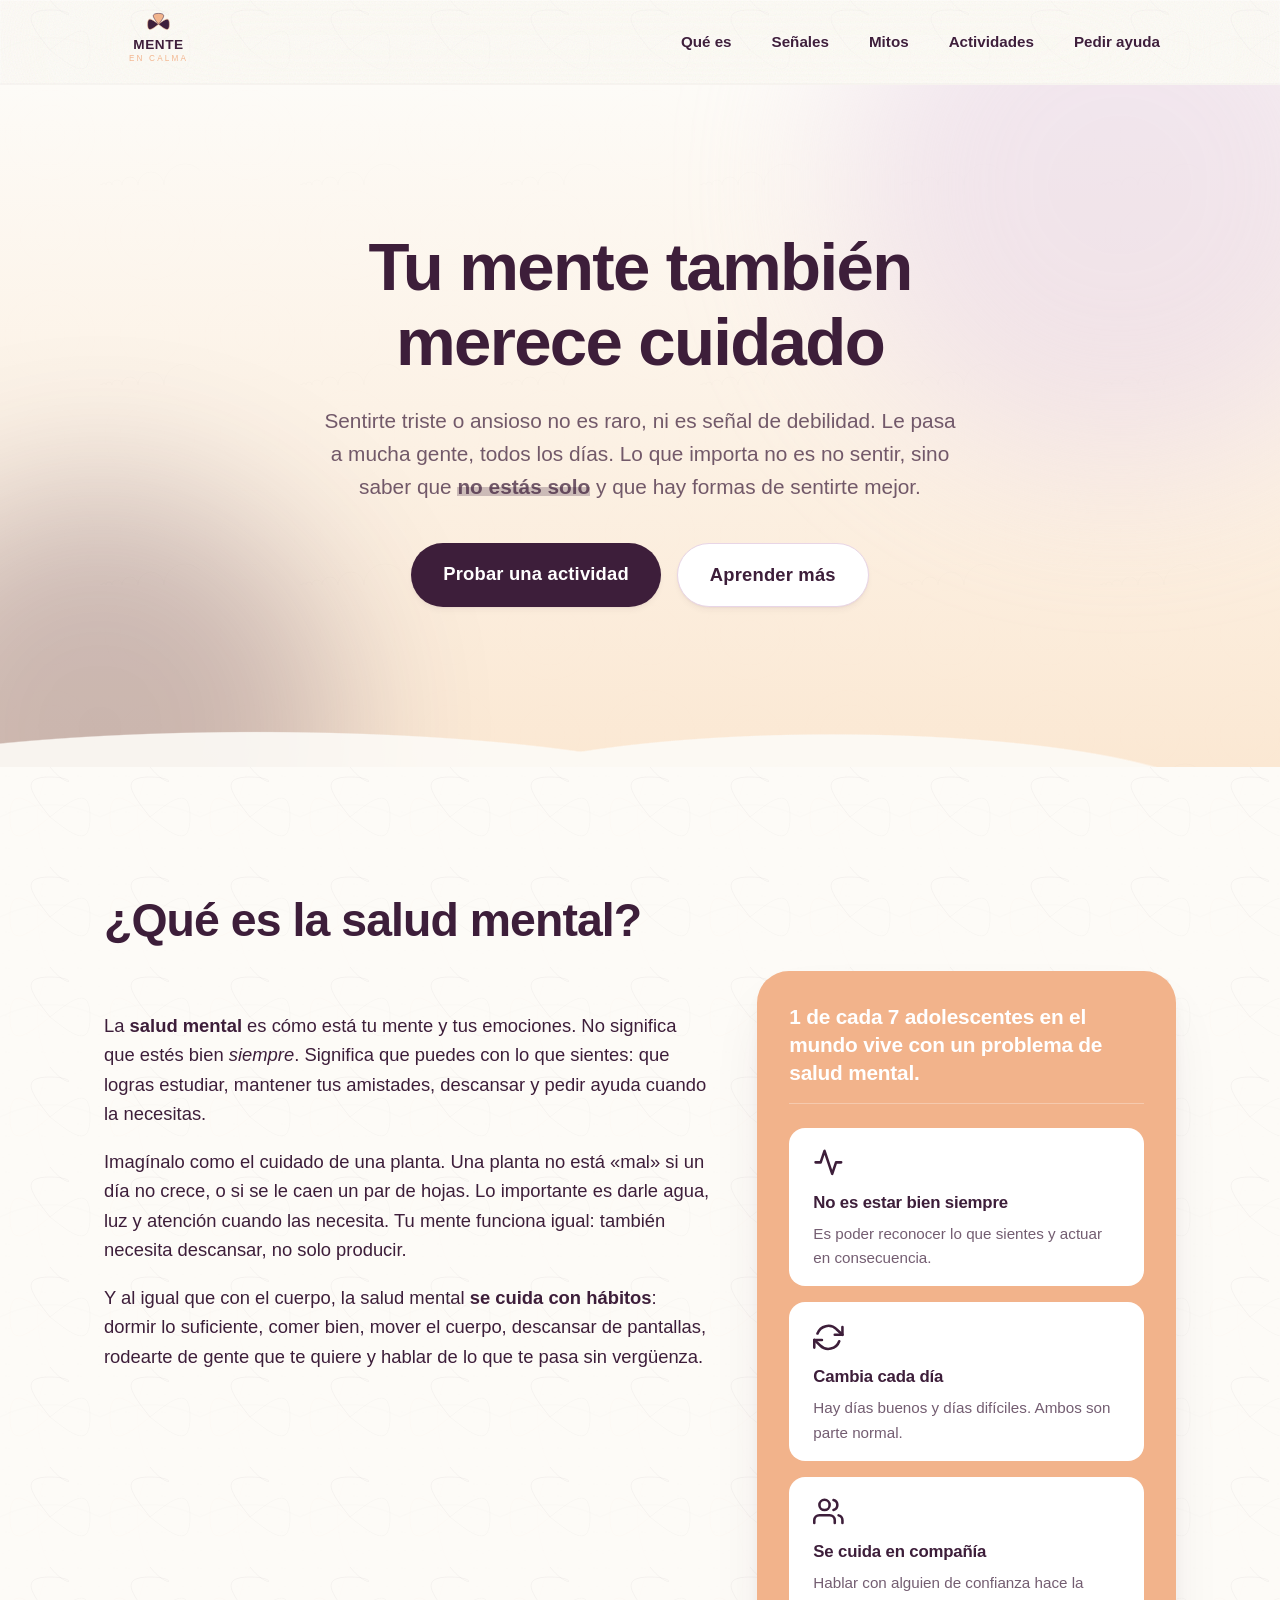
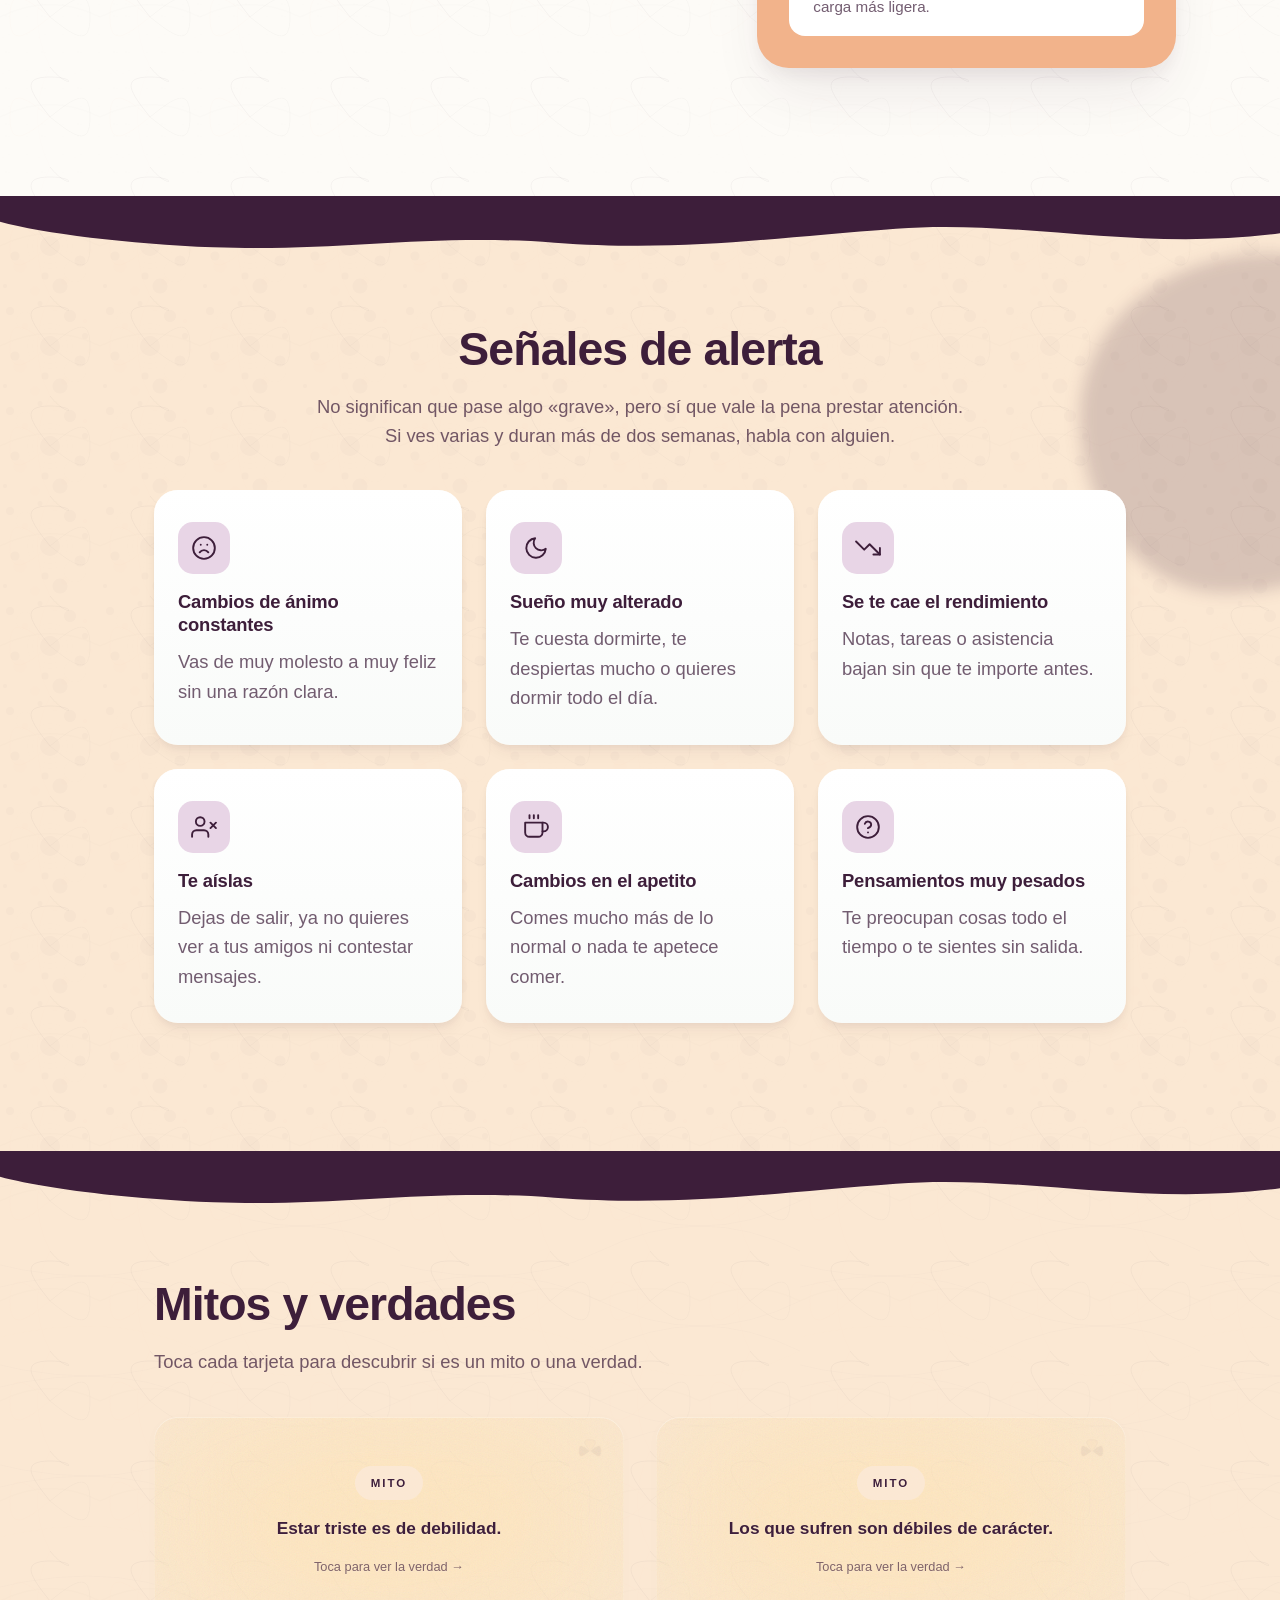
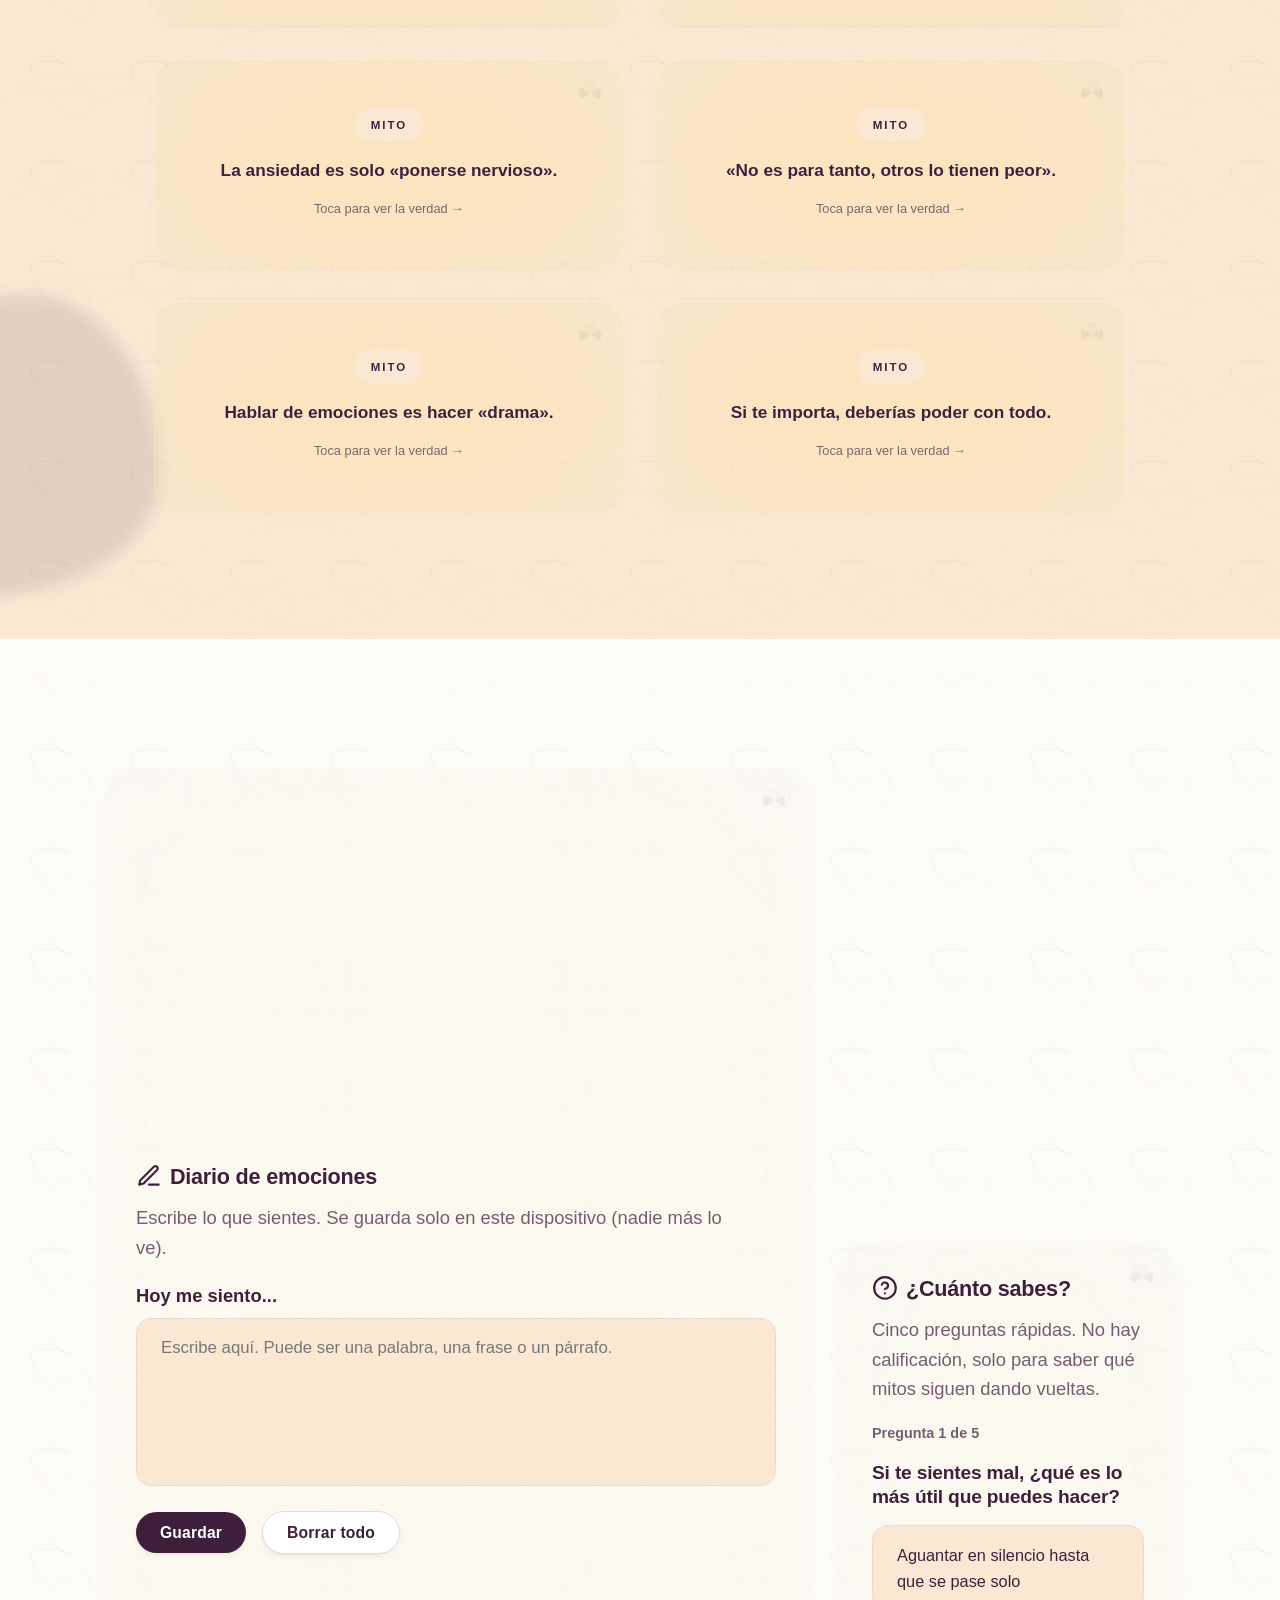
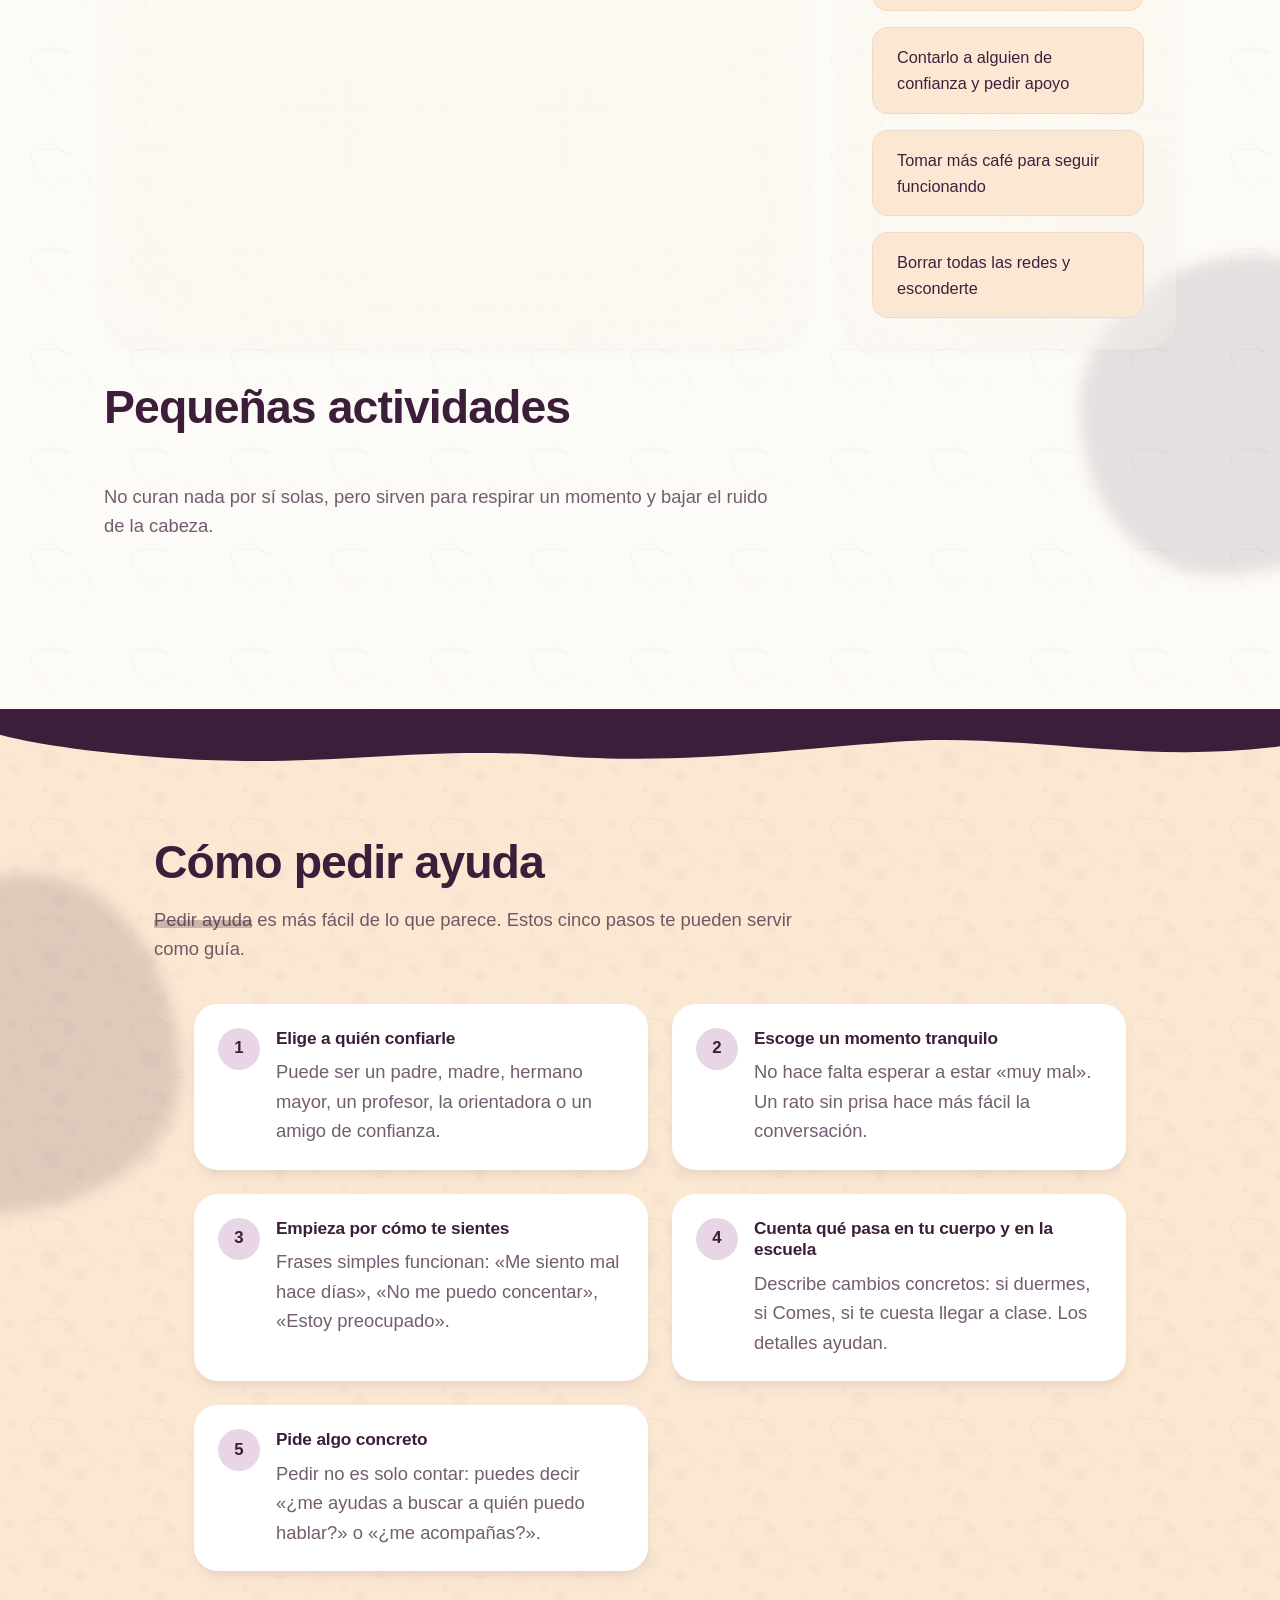
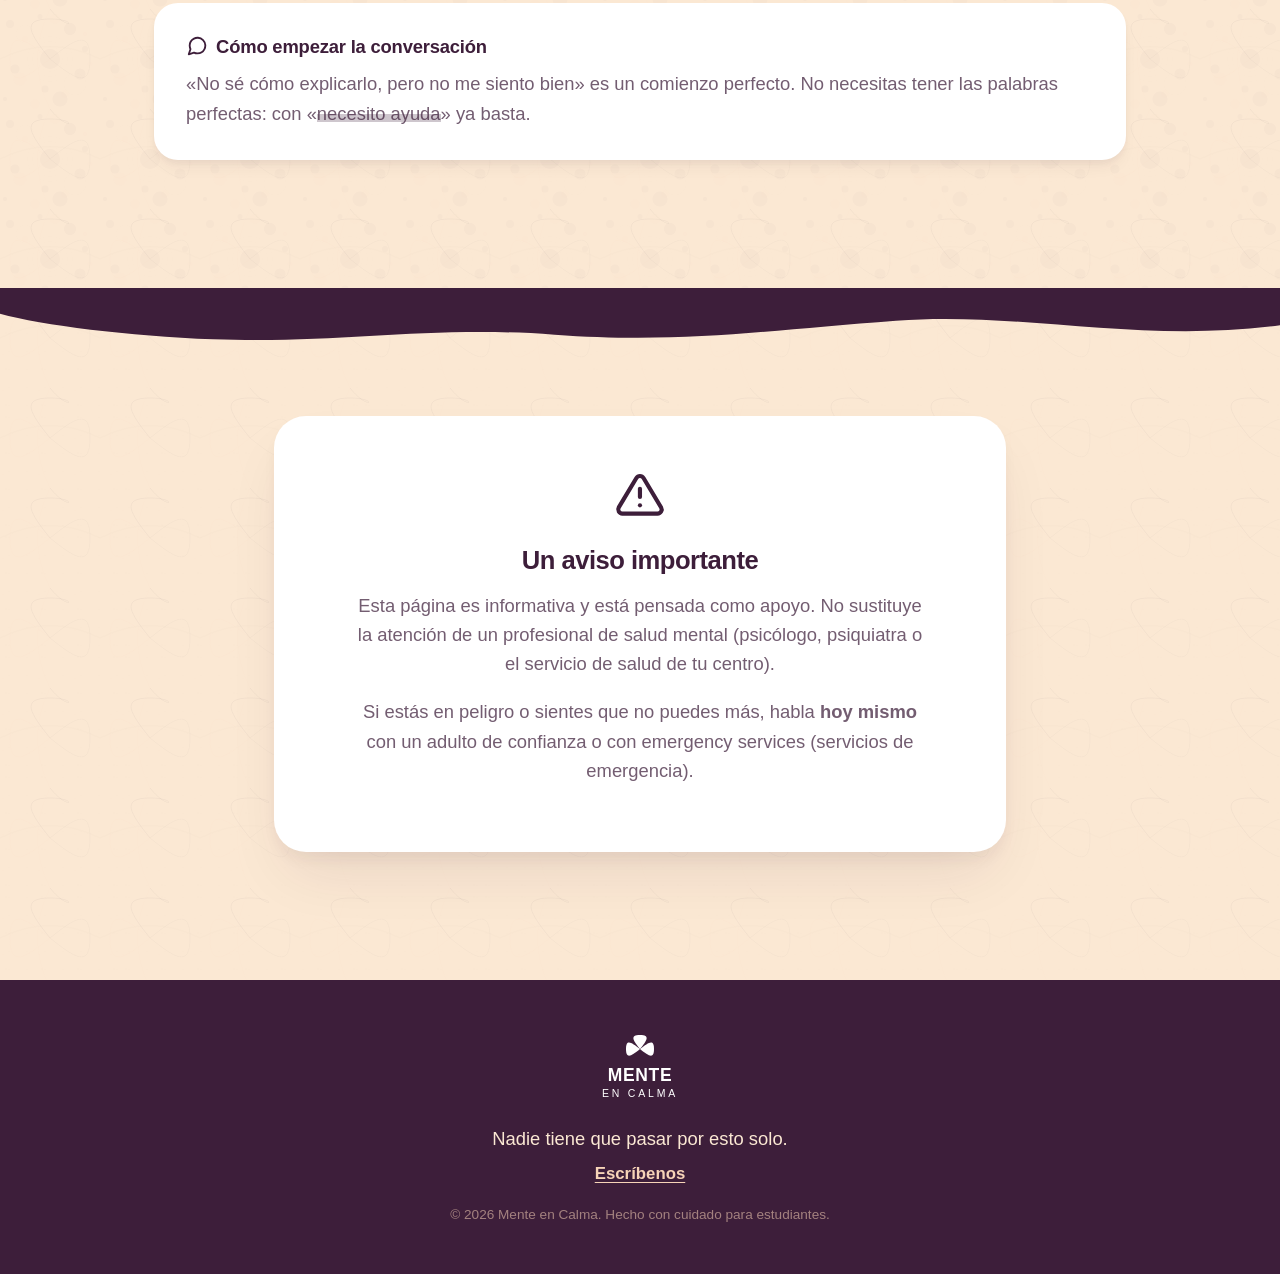
==== commit d2d644b8: "Arreglo rutas PWA e iconos para GitHub Pages" ====
--- a/index.html
+++ b/index.html
@@ -9,25 +9,25 @@
   <meta name="theme-color" content="#3D1E3A">
 
   <!-- Favicon: isotipo (símbolo de la marca) -->
-  <link rel="icon" type="image/svg+xml" href="assets/marca/isotipo.svg">
-  <link rel="alternate icon" href="assets/favicon.svg">
+  <link rel="icon" type="image/svg+xml" href="./assets/marca/isotipo.svg">
+  <link rel="alternate icon" href="./assets/favicon.svg">
 
   <!--
     PWA + integración nativa en móvil:
     - manifest: permite "instalar" la página como app con el fondo beige.
-    - apple-touch-*: el isotipo sirve de icono en iOS.
+    - apple-touch-*: el icono PNG sirve para iOS.
   -->
-  <link rel="manifest" href="manifest.json">
-  <link rel="apple-touch-icon" href="assets/marca/isotipo.svg">
-  <link rel="apple-touch-startup-image" href="assets/marca/isotipo.svg">
+  <link rel="manifest" href="./manifest.json">
+  <link rel="apple-touch-icon" href="./assets/icon-192.png">
+  <link rel="apple-touch-startup-image" href="./assets/marca/isotipo.svg">
   <meta name="mobile-web-app-capable" content="yes">
   <meta name="apple-mobile-web-app-capable" content="yes">
   <meta name="apple-mobile-web-app-title" content="MenteCalma">
   <meta name="apple-mobile-web-app-status-bar-style" content="default">
 
   <!-- Preload de logos principales para carga más rápida -->
-  <link rel="preload" as="image" type="image/svg+xml" href="assets/marca/imagotipo.svg">
-  <link rel="preload" as="image" type="image/svg+xml" href="assets/marca/isologo.svg">
+  <link rel="preload" as="image" type="image/svg+xml" href="./assets/marca/imagotipo.svg">
+  <link rel="preload" as="image" type="image/svg+xml" href="./assets/marca/isologo.svg">
 
   <!--
     Tipografía: fuentes del sistema (-apple-system / SF Pro / Segoe UI),
@@ -40,7 +40,7 @@
   <meta property="og:description" content="Información clara sobre salud mental para estudiantes de secundaria">
   <meta property="og:type" content="website">
   <!-- Imagen 1200x630: generada aparte al publicar; la ruta ya queda lista -->
-  <meta property="og:image" content="assets/og-image.png">
+  <meta property="og:image" content="./assets/og-image.png">
   <meta property="og:image:width" content="1200">
   <meta property="og:image:height" content="630">
   <meta property="og:locale" content="es_NI">
@@ -550,13 +550,24 @@
 
   <!-- ==================== SCRIPTS ==================== -->
   <!-- Cada archivo maneja una actividad concreta -->
-  <script src="js/menu.js"></script>
-  <script src="js/diario.js"></script>
-  <script src="js/frases.js"></script>
-  <script src="js/quiz.js"></script>
+  <script src="./js/menu.js"></script>
+  <script src="./js/diario.js"></script>
+  <script src="./js/frases.js"></script>
+  <script src="./js/quiz.js"></script>
   <!-- scroll.js: botón "volver arriba", animaciones de entrada -->
-  <script src="js/scroll.js"></script>
+  <script src="./js/scroll.js"></script>
   <!-- tabbar.js: barra inferior móvil y carrusel de actividades -->
-  <script src="js/tabbar.js"></script>
+  <script src="./js/tabbar.js"></script>
+
+  <!-- Service Worker para PWA -->
+  <script>
+    if ('serviceWorker' in navigator) {
+      window.addEventListener('load', () => {
+        navigator.serviceWorker.register('./sw.js')
+          .then((reg) => console.log('[SW] Registrado:', reg.scope))
+          .catch((err) => console.error('[SW] Error registro:', err));
+      });
+    }
+  </script>
 </body>
 </html>
